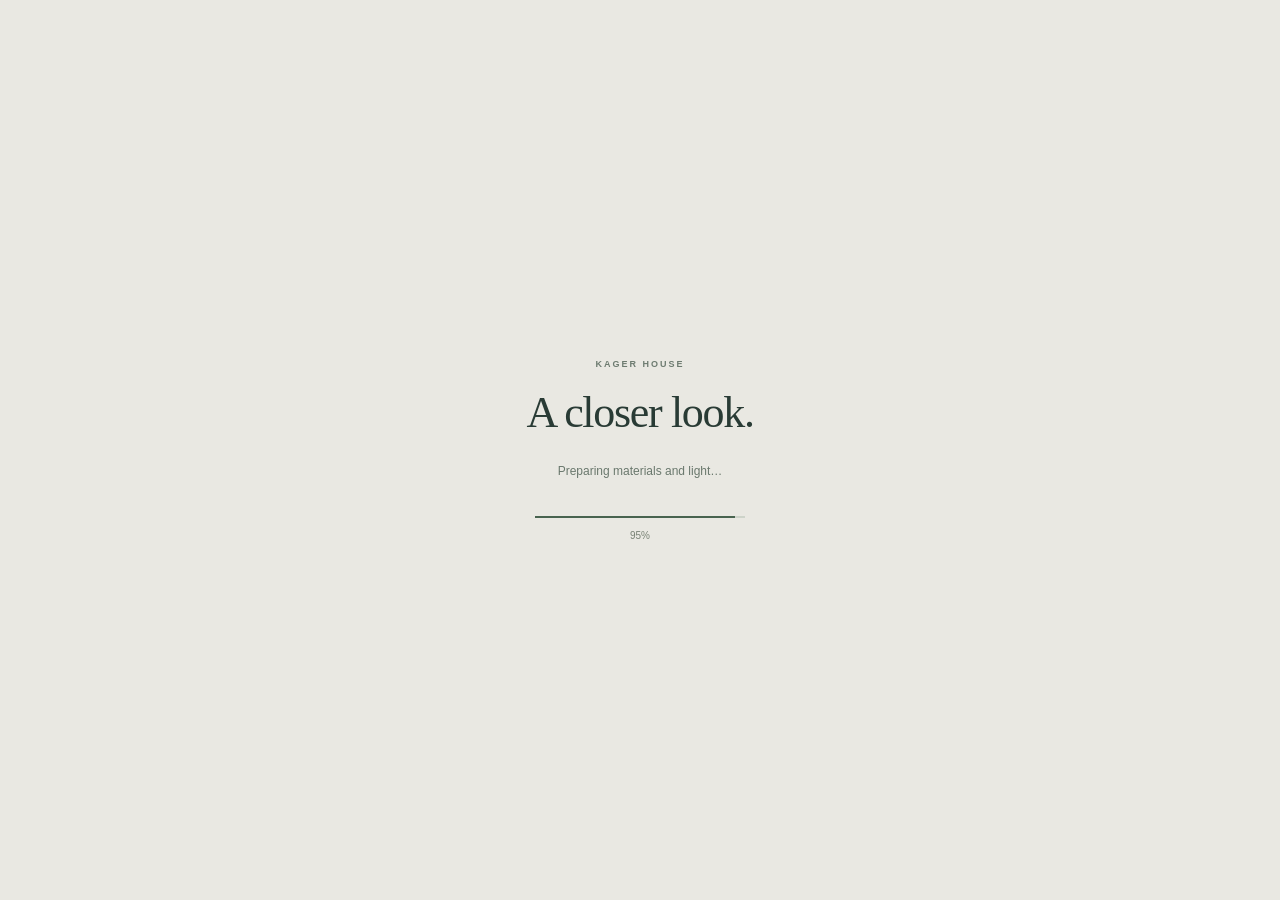
==== index.html @ c0e261f9 "Publish Kager House exterior viewer" ====
<!doctype html>
<html lang="en">
  <head>
    <meta charset="UTF-8" />
    <meta name="viewport" content="width=device-width, initial-scale=1.0, viewport-fit=cover" />
    <meta name="theme-color" content="#e9e8e2" />
    <meta name="description" content="Explore Kager House, a timber and glass home, in an interactive architectural model." />
    <title>Kager House — An architectural study</title>
    <link rel="icon" href="data:image/svg+xml,%3Csvg xmlns='http://www.w3.org/2000/svg' viewBox='0 0 40 40'%3E%3Crect width='40' height='40' rx='8' fill='%232b423c'/%3E%3Cpath d='M8 24L20 12l12 12M12 22v9h16v-9' fill='none' stroke='%23f4f2e9' stroke-width='2'/%3E%3C/svg%3E" />
    <script type="module" crossorigin src="./assets/index-jwZryauJ.js"></script>
    <link rel="stylesheet" crossorigin href="./assets/index-S3L0l_fJ.css">
  </head>
  <body>
    <main id="viewer" aria-label="Interactive exterior model of Kager House"></main>
    <header class="masthead">
      <div class="identity"><span class="monogram" aria-hidden="true">K<span> /</span></span><div><h1>Kager House</h1><p>Timber · Glass · Light</p></div></div>
      <span class="mode-label"><i></i> Exterior study <span class="stage">01</span></span>
    </header>
    <div class="loader" id="loader" role="status" aria-live="polite">
      <span class="eyebrow">KAGER HOUSE</span><h2 id="loading-title">A closer look.</h2>
      <p id="loading-message">Loading the architectural model…</p>
      <div class="progress-track"><div id="loading-bar"></div></div><span id="loading-percent">0%</span>
      <button id="retry" hidden>Try again</button>
    </div>
    <aside class="project-caption"><span class="eyebrow">AN ARCHITECTURAL STUDY</span><p>A home, from<br>every angle.</p><span class="caption-detail">Two levels. Two balconies. One open perspective.</span></aside>
    <nav class="view-controls" aria-label="Exterior viewpoints">
      <div class="view-switch"><button data-view="front" aria-pressed="true">Front</button><button data-view="angle" aria-pressed="false">Perspective</button><button data-view="rear" aria-pressed="false">Rear</button></div>
      <button class="icon-button" id="reset" title="Reset view (R)" aria-label="Reset view"><svg viewBox="0 0 24 24" fill="none" stroke="currentColor" stroke-width="1.5"><path d="M4 10a8 8 0 1 1 1 7M4 4v6h6"/></svg></button>
      <button class="icon-button" id="fullscreen" title="Full screen" aria-label="Enter full screen"><svg viewBox="0 0 24 24" fill="none" stroke="currentColor" stroke-width="1.5"><path d="M9 4H4v5m11-5h5v5M4 15v5h5m11-5v5h-5"/></svg></button>
      <button class="icon-button" id="help" aria-expanded="false" aria-controls="help-panel" title="Navigation help" aria-label="Navigation help">?</button>
    </nav>
    <div id="help-panel" class="help-panel" hidden><h2>Explore the house</h2><p><strong>Mouse</strong> Drag to orbit · Scroll to zoom · Right drag to pan</p><p><strong>Touch</strong> One finger to orbit · Pinch to zoom · Two fingers to pan</p><p><strong>Keyboard</strong> Arrow keys to pan · R to reset · Esc to close</p></div>
    <footer><span class="navigation-hint">Drag to explore <span>·</span> Scroll or pinch to zoom</span><span class="credit">SPACE TO EXPLORE</span></footer>
    <p id="context-message" role="alert" hidden></p>
  </body>
</html>
---- assets/index-S3L0l_fJ.css ----
:root{color:#293b35;font-synthesis:none;--lightningcss-light:initial;--lightningcss-dark: ;color-scheme:light;background:#e9e8e2;font-family:Arial,Helvetica,sans-serif;font-weight:400}*{box-sizing:border-box}body{margin:0;overflow:hidden}button{font:inherit;color:inherit;cursor:pointer}button:focus-visible{outline-offset:4px;outline:2px solid #486d5d}button:disabled{opacity:.4;cursor:wait}[hidden]{display:none!important}#viewer{position:fixed;inset:0}canvas{touch-action:none;outline:none;width:100%;height:100%;display:block}.masthead{pointer-events:none;justify-content:space-between;align-items:center;display:flex;position:fixed;inset:36px 42px auto}.identity{align-items:center;gap:17px;display:flex}.monogram{border-right:1px solid #8b938d70;padding-right:20px;font-family:Georgia,serif;font-size:35px;font-weight:400}.monogram span{color:#819188;font-size:25px}h1{letter-spacing:.02em;margin:0 0 6px;font-size:16px;font-weight:500}.identity p{letter-spacing:.14em;text-transform:uppercase;color:#69766d;margin:0;font-size:10px}.mode-label{letter-spacing:.04em;align-items:center;gap:9px;font-size:11px;display:flex}.mode-label i{background:#5b7b66;border-radius:50%;width:5px;height:5px}.stage{border:1px solid #82908660;border-radius:50%;margin-left:12px;padding:6px;font-size:9px}.project-caption{pointer-events:none;position:fixed;bottom:100px;left:42px}.eyebrow{letter-spacing:.22em;color:#6d7b70;font-size:9px;font-weight:600}.project-caption p{letter-spacing:-.03em;margin:14px 0;font:clamp(25px,3vw,42px)/1.12 Georgia,Times New Roman,serif}.caption-detail{color:#728075;font-size:10px;line-height:1.5}.view-controls{align-items:center;gap:8px;display:flex;position:fixed;bottom:65px;right:42px}.view-switch{-webkit-backdrop-filter:blur(12px);backdrop-filter:blur(12px);background:#ffffffb5;border:1px solid #ffffffd9;border-radius:28px;gap:3px;padding:5px;display:flex;box-shadow:0 4px 24px #3646390a}.view-switch button{background:0 0;border:0;border-radius:20px;padding:12px 17px;font-size:11px;transition:background .2s,color .2s}.view-switch button[aria-pressed=true]{color:#f5f4ec;background:#344b40}.icon-button{-webkit-backdrop-filter:blur(12px);backdrop-filter:blur(12px);background:#ffffffb5;border:1px solid #ffffffd9;border-radius:50%;place-items:center;width:41px;height:41px;font-size:16px;display:grid}.icon-button:hover,.view-switch button:hover{background:#d6dfd4}.view-switch button[aria-pressed=true]:hover{background:#344b40}.icon-button svg{width:17px;height:17px}.help-panel{-webkit-backdrop-filter:blur(16px);backdrop-filter:blur(16px);background:#fffffff0;border:1px solid #fff;border-radius:12px;width:310px;padding:23px;position:fixed;bottom:125px;right:42px;box-shadow:0 10px 40px #30433715}.help-panel h2{margin:0 0 15px;font:21px Georgia,serif}.help-panel p{color:#6c796e;font-size:11px;line-height:1.7}.help-panel strong{color:#35473c;font-weight:500;display:block}footer{pointer-events:none;color:#748075;justify-content:space-between;font-size:10px;display:flex;position:fixed;bottom:26px;left:42px;right:42px}.navigation-hint span{padding:0 8px}.credit{letter-spacing:.2em;font-size:8px}.loader{z-index:5;background:#e9e8e2;flex-direction:column;justify-content:center;align-items:center;transition:opacity .45s;display:flex;position:fixed;inset:0}.loader.finished{opacity:0;pointer-events:none}.loader h2{letter-spacing:-.03em;margin:18px 0 12px;font:44px Georgia,serif}.loader p{color:#6a786d;text-align:center;max-width:300px;font-size:12px;line-height:1.6}.progress-track{background:#cdd3c9;width:210px;height:2px;margin:22px 0 12px}#loading-bar{background:#48634f;width:0;height:100%;transition:width .15s}#loading-percent{color:#778174;font-variant-numeric:tabular-nums;font-size:10px}#retry{background:0 0;border:1px solid #819580;border-radius:24px;margin-top:20px;padding:10px 22px}#context-message{background:#fff;border-radius:10px;max-width:80vw;padding:16px 24px;font-size:12px;position:fixed;bottom:140px;left:50%;transform:translate(-50%)}@media (width<=700px){.masthead{inset:max(22px,env(safe-area-inset-top)) 22px auto}.monogram{padding-right:14px;font-size:29px}.identity{gap:12px}h1{font-size:14px}.identity p{font-size:8px}.mode-label{font-size:9px}.stage{display:none}.project-caption{bottom:160px;left:22px}.project-caption p{margin:10px 0;font-size:28px}.caption-detail{display:none}.eyebrow{font-size:8px}.view-controls{left:0;right:0;bottom:max(60px,calc(env(safe-area-inset-bottom) + 45px));justify-content:center;gap:6px}.view-switch button{padding:11px 12px;font-size:10px}.icon-button{width:36px;height:36px}.help-panel{width:auto;bottom:120px;left:22px;right:22px}footer{bottom:max(22px,env(safe-area-inset-bottom));font-size:9px;left:22px;right:22px}.credit{display:none}.navigation-hint{margin:auto}.loader h2{font-size:36px}}@media (height<=550px){.project-caption{display:none}.masthead{top:18px}.view-controls{bottom:40px}footer{bottom:15px}}@media (prefers-reduced-motion:reduce){*{transition:none!important}}
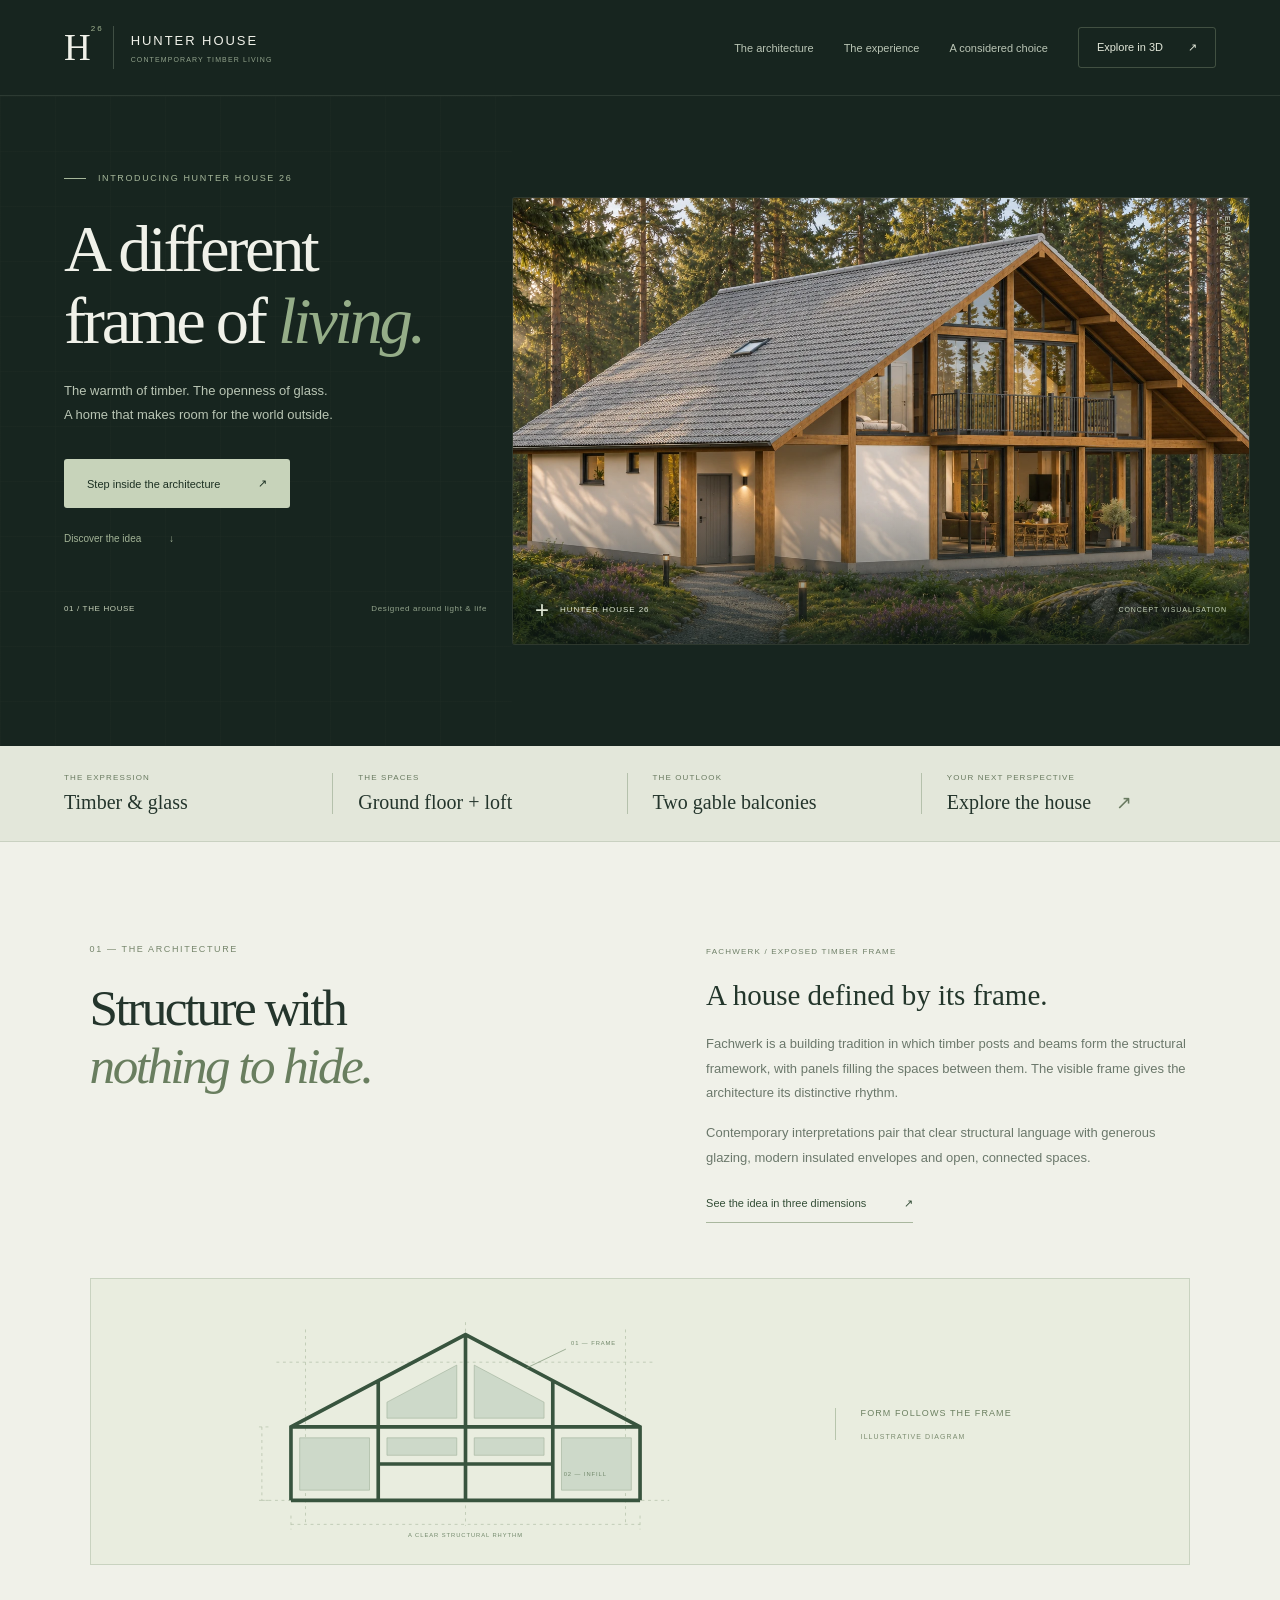
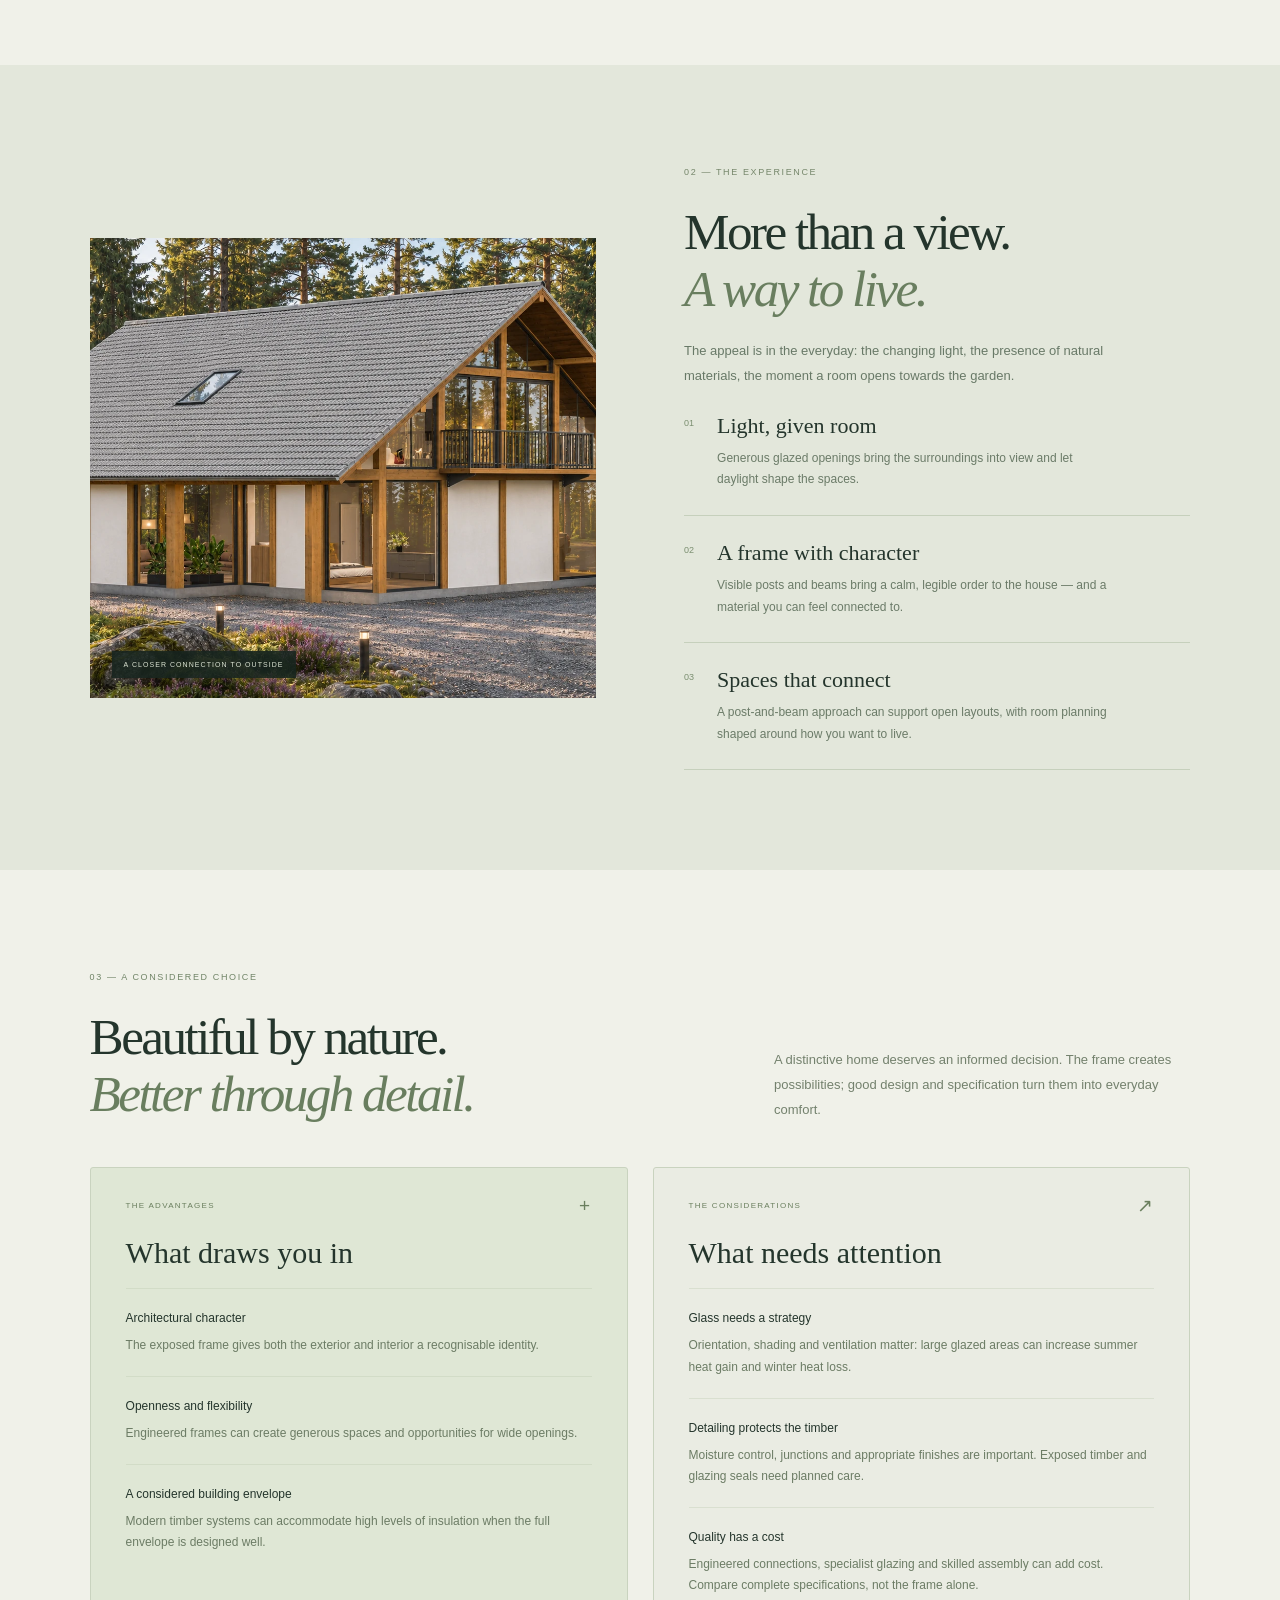
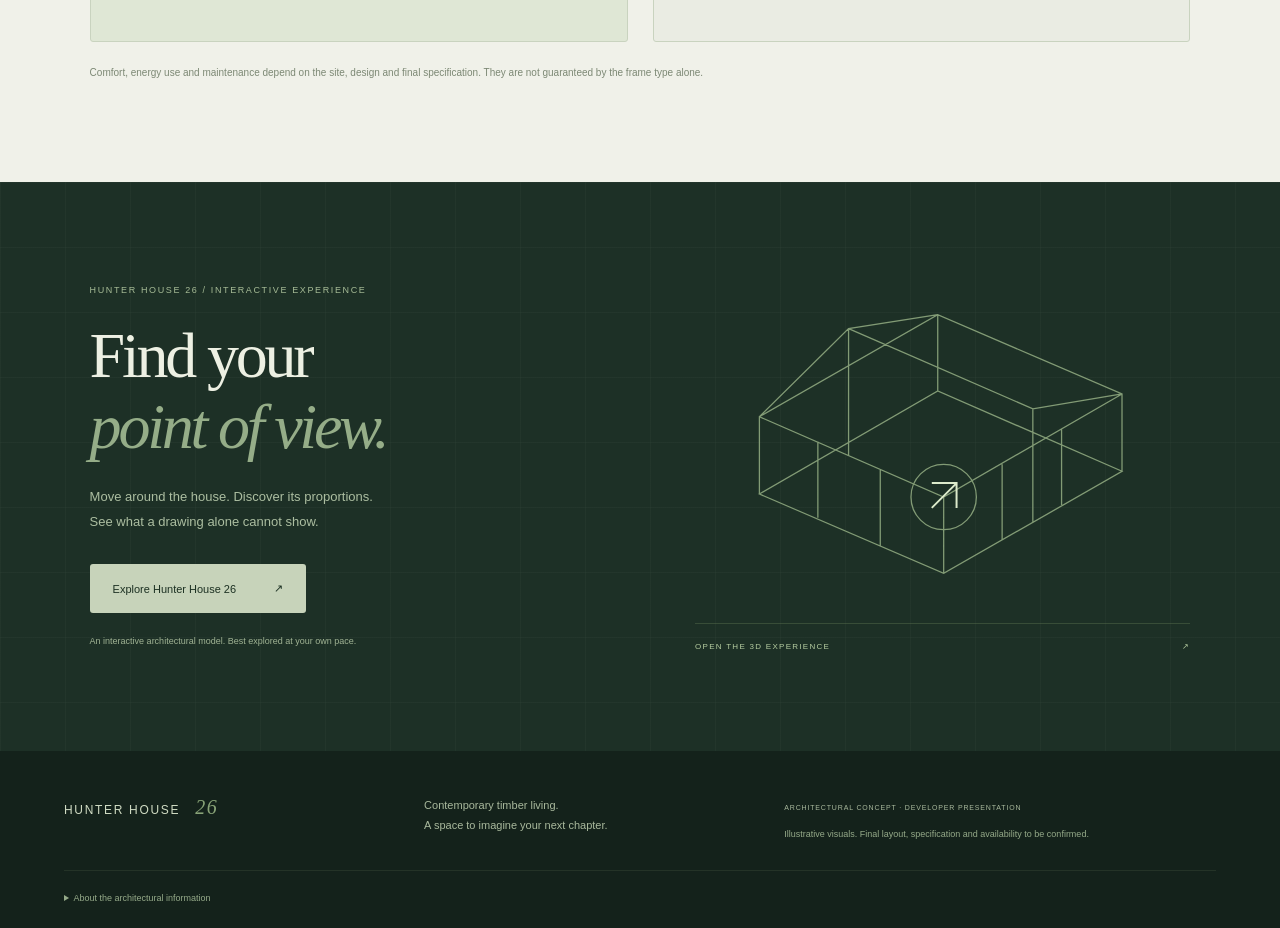
==== commit b75106bf: "Introduce Hunter House 26 architecture landing page" ====
--- a/index.html
+++ b/index.html
@@ -1,36 +1,25 @@
-<!doctype html>
-<html lang="en">
-  <head>
-    <meta charset="UTF-8" />
-    <meta name="viewport" content="width=device-width, initial-scale=1.0, viewport-fit=cover" />
-    <meta name="theme-color" content="#e9e8e2" />
-    <meta name="description" content="Explore Kager House, a timber and glass home, in an interactive architectural model." />
-    <title>Kager House — An architectural study</title>
-    <link rel="icon" href="data:image/svg+xml,%3Csvg xmlns='http://www.w3.org/2000/svg' viewBox='0 0 40 40'%3E%3Crect width='40' height='40' rx='8' fill='%232b423c'/%3E%3Cpath d='M8 24L20 12l12 12M12 22v9h16v-9' fill='none' stroke='%23f4f2e9' stroke-width='2'/%3E%3C/svg%3E" />
-    <script type="module" crossorigin src="./assets/index-jwZryauJ.js"></script>
-    <link rel="stylesheet" crossorigin href="./assets/index-S3L0l_fJ.css">
-  </head>
-  <body>
-    <main id="viewer" aria-label="Interactive exterior model of Kager House"></main>
-    <header class="masthead">
-      <div class="identity"><span class="monogram" aria-hidden="true">K<span> /</span></span><div><h1>Kager House</h1><p>Timber · Glass · Light</p></div></div>
-      <span class="mode-label"><i></i> Exterior study <span class="stage">01</span></span>
-    </header>
-    <div class="loader" id="loader" role="status" aria-live="polite">
-      <span class="eyebrow">KAGER HOUSE</span><h2 id="loading-title">A closer look.</h2>
-      <p id="loading-message">Loading the architectural model…</p>
-      <div class="progress-track"><div id="loading-bar"></div></div><span id="loading-percent">0%</span>
-      <button id="retry" hidden>Try again</button>
-    </div>
-    <aside class="project-caption"><span class="eyebrow">AN ARCHITECTURAL STUDY</span><p>A home, from<br>every angle.</p><span class="caption-detail">Two levels. Two balconies. One open perspective.</span></aside>
-    <nav class="view-controls" aria-label="Exterior viewpoints">
-      <div class="view-switch"><button data-view="front" aria-pressed="true">Front</button><button data-view="angle" aria-pressed="false">Perspective</button><button data-view="rear" aria-pressed="false">Rear</button></div>
-      <button class="icon-button" id="reset" title="Reset view (R)" aria-label="Reset view"><svg viewBox="0 0 24 24" fill="none" stroke="currentColor" stroke-width="1.5"><path d="M4 10a8 8 0 1 1 1 7M4 4v6h6"/></svg></button>
-      <button class="icon-button" id="fullscreen" title="Full screen" aria-label="Enter full screen"><svg viewBox="0 0 24 24" fill="none" stroke="currentColor" stroke-width="1.5"><path d="M9 4H4v5m11-5h5v5M4 15v5h5m11-5v5h-5"/></svg></button>
-      <button class="icon-button" id="help" aria-expanded="false" aria-controls="help-panel" title="Navigation help" aria-label="Navigation help">?</button>
-    </nav>
-    <div id="help-panel" class="help-panel" hidden><h2>Explore the house</h2><p><strong>Mouse</strong> Drag to orbit · Scroll to zoom · Right drag to pan</p><p><strong>Touch</strong> One finger to orbit · Pinch to zoom · Two fingers to pan</p><p><strong>Keyboard</strong> Arrow keys to pan · R to reset · Esc to close</p></div>
-    <footer><span class="navigation-hint">Drag to explore <span>·</span> Scroll or pinch to zoom</span><span class="credit">SPACE TO EXPLORE</span></footer>
-    <p id="context-message" role="alert" hidden></p>
-  </body>
-</html>
+<!doctype html>
+<html lang="en">
+<head>
+  <meta charset="UTF-8"><meta name="viewport" content="width=device-width, initial-scale=1.0"><meta name="theme-color" content="#17251f">
+  <meta name="description" content="Discover Hunter House 26: contemporary Fachwerk-inspired architecture, expressive timber, generous glazing and a home you can explore in 3D.">
+  <title>Hunter House 26 — A different frame of living</title>
+  <link rel="icon" href="data:image/svg+xml,%3Csvg xmlns='http://www.w3.org/2000/svg' viewBox='0 0 40 40'%3E%3Crect width='40' height='40' rx='8' fill='%2317251f'/%3E%3Cpath d='M10 10v20m20-20v20M10 20h20' stroke='%23c4cdb7' stroke-width='2'/%3E%3C/svg%3E">
+  <script type="module" crossorigin src="./assets/home-DalV024C.js"></script>
+  <link rel="modulepreload" crossorigin href="./assets/modulepreload-polyfill-P2Xu9kJm.js">
+  <link rel="stylesheet" crossorigin href="./assets/home-DXZhtlCo.css">
+</head>
+<body>
+<a class="skip-link" href="#main">Skip to content</a>
+<header class="site-header"><a class="brand" href="./" aria-label="Hunter House 26 home"><span class="brand-mark" aria-hidden="true">H<span>26</span></span><span>HUNTER HOUSE<small>CONTEMPORARY TIMBER LIVING</small></span></a><button class="menu-toggle" aria-controls="site-nav" aria-expanded="false" aria-label="Toggle navigation"><span></span><span></span></button><nav id="site-nav" aria-label="Main navigation"><a href="#architecture">The architecture</a><a href="#living">The experience</a><a href="#considerations">A considered choice</a><a class="nav-cta" href="./viewer.html">Explore in 3D <span>↗</span></a></nav></header>
+<main id="main">
+<section class="hero" aria-labelledby="hero-title"><div class="hero-copy"><p class="eyebrow"><span class="small-line"></span> INTRODUCING HUNTER HOUSE 26</p><h1 id="hero-title">A different <br>frame of <em>living.</em></h1><p class="hero-description">The warmth of timber. The openness of glass.<br>A home that makes room for the world outside.</p><a class="button button-light" href="./viewer.html">Step inside the architecture <span aria-hidden="true">↗</span></a><a class="quiet-link" href="#architecture">Discover the idea <span aria-hidden="true">↓</span></a><div class="hero-caption"><span>01 / THE HOUSE</span><span>Designed around light & life</span></div></div><figure class="hero-image"><img src="./images/hunter-house-exterior.webp" alt="Hunter House 26 concept with a timber frame, glazed gable and balcony among forest trees" fetchpriority="high" width="1779" height="884"><figcaption><span class="image-cross">+</span> HUNTER HOUSE 26 <span>CONCEPT VISUALISATION</span></figcaption><span class="image-coordinate" aria-hidden="true">ELEVATION / 01</span></figure></section>
+<div class="house-facts" aria-label="House highlights"><div><span>THE EXPRESSION</span><strong>Timber & glass</strong></div><div><span>THE SPACES</span><strong>Ground floor + loft</strong></div><div><span>THE OUTLOOK</span><strong>Two gable balconies</strong></div><a href="./viewer.html"><span>YOUR NEXT PERSPECTIVE</span><strong>Explore the house <span aria-hidden="true">↗</span></strong></a></div>
+<section id="architecture" class="architecture section-wrap"><div class="section-heading"><p class="eyebrow">01 — THE ARCHITECTURE</p><h2>Structure with<br><em>nothing to hide.</em></h2></div><div class="definition"><p class="definition-label">FACHWERK / EXPOSED TIMBER FRAME</p><p class="lead">A house defined by its frame.</p><p>Fachwerk is a building tradition in which timber posts and beams form the structural framework, with panels filling the spaces between them. The visible frame gives the architecture its distinctive rhythm.</p><p>Contemporary interpretations pair that clear structural language with generous glazing, modern insulated envelopes and open, connected spaces.</p><a class="text-link" href="./viewer.html">See the idea in three dimensions <span aria-hidden="true">↗</span></a></div><div class="frame-drawing" role="img" aria-label="Architectural diagram of posts, beams and infill panels in a gabled timber frame"><svg viewBox="0 0 620 330" fill="none"><path class="diagram-guide" d="M30 270H590M310 25V305M50 80H570M90 35V300M530 35V300"/><path class="diagram-structure" d="M70 270V169L310 42L550 169V270M70 169H550M190 270V106M310 270V42M430 270V106M70 270H550M190 220H430"/><path class="diagram-glass" d="M82 184H178V256H82zM202 184H298V208H202zM322 184H418V208H322zM442 184H538V256H442zM202 135L298 84V157H202zM322 84L418 135V157H322z"/><path class="diagram-guide" d="M70 291V310M550 291V310M70 303H550M39 169H22M39 270H22M30 169V270"/><text x="310" y="321" text-anchor="middle">A CLEAR STRUCTURAL RHYTHM</text><text x="455" y="56">01 — FRAME</text><path class="diagram-pointer" d="M448 62L394 88"/><text x="445" y="236">02 — INFILL</text></svg><div><span>FORM FOLLOWS THE FRAME</span><span>ILLUSTRATIVE DIAGRAM</span></div></div></section>
+<section id="living" class="living section-wrap"><div class="living-photo"><img src="./images/hunter-house-setting.webp" alt="Opposite perspective of the Hunter House 26 concept in a woodland landscape" loading="lazy" width="1750" height="899"><span class="photo-label">A CLOSER CONNECTION TO OUTSIDE</span></div><div class="living-copy"><p class="eyebrow">02 — THE EXPERIENCE</p><h2>More than a view.<br><em>A way to live.</em></h2><p class="section-intro">The appeal is in the everyday: the changing light, the presence of natural materials, the moment a room opens towards the garden.</p><div class="feature"><span>01</span><div><h3>Light, given room</h3><p>Generous glazed openings bring the surroundings into view and let daylight shape the spaces.</p></div></div><div class="feature"><span>02</span><div><h3>A frame with character</h3><p>Visible posts and beams bring a calm, legible order to the house — and a material you can feel connected to.</p></div></div><div class="feature"><span>03</span><div><h3>Spaces that connect</h3><p>A post-and-beam approach can support open layouts, with room planning shaped around how you want to live.</p></div></div></div></section>
+<section id="considerations" class="considerations section-wrap"><div class="considerations-heading"><p class="eyebrow">03 — A CONSIDERED CHOICE</p><h2>Beautiful by nature.<br><em>Better through detail.</em></h2><p>A distinctive home deserves an informed decision. The frame creates possibilities; good design and specification turn them into everyday comfort.</p></div><div class="comparison-grid"><article class="comparison benefits"><span class="card-label">THE ADVANTAGES <span aria-hidden="true">+</span></span><h3>What draws you in</h3><ul><li><strong>Architectural character</strong><p>The exposed frame gives both the exterior and interior a recognisable identity.</p></li><li><strong>Openness and flexibility</strong><p>Engineered frames can create generous spaces and opportunities for wide openings.</p></li><li><strong>A considered building envelope</strong><p>Modern timber systems can accommodate high levels of insulation when the full envelope is designed well.</p></li></ul></article><article class="comparison tradeoffs"><span class="card-label">THE CONSIDERATIONS <span aria-hidden="true">↗</span></span><h3>What needs attention</h3><ul><li><strong>Glass needs a strategy</strong><p>Orientation, shading and ventilation matter: large glazed areas can increase summer heat gain and winter heat loss.</p></li><li><strong>Detailing protects the timber</strong><p>Moisture control, junctions and appropriate finishes are important. Exposed timber and glazing seals need planned care.</p></li><li><strong>Quality has a cost</strong><p>Engineered connections, specialist glazing and skilled assembly can add cost. Compare complete specifications, not the frame alone.</p></li></ul></article></div><p class="performance-note">Comfort, energy use and maintenance depend on the site, design and final specification. They are not guaranteed by the frame type alone.</p></section>
+<section class="experience-cta section-wrap" aria-labelledby="experience-title"><div class="cta-grid" aria-hidden="true"></div><div><p class="eyebrow">HUNTER HOUSE 26 / INTERACTIVE EXPERIENCE</p><h2 id="experience-title">Find your<br><em>point of view.</em></h2><p>Move around the house. Discover its proportions.<br>See what a drawing alone cannot show.</p><a class="button button-light" href="./viewer.html">Explore Hunter House 26 <span aria-hidden="true">↗</span></a><span class="experience-caption">An interactive architectural model. Best explored at your own pace.</span></div><a class="cta-drawing" href="./viewer.html" aria-label="Open the Hunter House 26 interactive viewer"><svg viewBox="0 0 500 340" fill="none" aria-hidden="true"><path d="M65 214L245 110L431 191L251 294L65 214Z M65 214V136L245 33L431 113V191 M65 136L251 217L431 113 M251 217V294 M245 33V110 M124 161V238 M187 189V267 M310 184V260 M370 149V225 M65 136L155 47L245 33 M155 47L341 128L431 113 M155 47V175 M341 128V242"/><circle cx="251" cy="217" r="33"/><path class="cta-arrow" d="M239 228L264 203M239 203H264V228"/></svg><span>OPEN THE 3D EXPERIENCE <span>↗</span></span></a></section>
+</main>
+<footer class="site-footer"><a class="footer-brand" href="./">HUNTER HOUSE <span>26</span></a><p>Contemporary timber living.<br>A space to imagine your next chapter.</p><div><span>ARCHITECTURAL CONCEPT · DEVELOPER PRESENTATION</span><p>Illustrative visuals. Final layout, specification and availability to be confirmed.</p></div><details class="reading"><summary>About the architectural information</summary><p>General background: <a href="https://historicengland.org.uk/images-books/publications/eehb-insulating-timber-framed-walls/heag071-insultating-timber-framed-walls/" target="_blank" rel="noopener noreferrer">Historic England — timber frames</a>, <a href="https://www.structuraltimber.co.uk/news/structural-timber-and-the-drive-for-net-zero/" target="_blank" rel="noopener noreferrer">Structural Timber Association — modern envelopes</a>, <a href="https://www.passivhaustrust.org.uk/news/detail/?nId=1473" target="_blank" rel="noopener noreferrer">Passivhaus Trust — summer comfort</a>. General principles, not certified performance of this concept.</p></details></footer>+
+</body></html>
--- a/assets/home-DXZhtlCo.css
+++ b/assets/home-DXZhtlCo.css
@@ -0,0 +1 @@
+:root{color:#24352c;font-synthesis:none;--ink:#17251f;--paper:#f0f1e9;background:#f0f1e9;font-family:Arial,Helvetica,sans-serif}*{box-sizing:border-box}html{scroll-behavior:smooth;scroll-padding-top:80px}body{margin:0}a{color:inherit;text-decoration:none}button{font:inherit}a:focus-visible,button:focus-visible,summary:focus-visible{outline-offset:5px;outline:2px solid #78916b}img{object-fit:cover;width:100%;display:block}h1,h2,h3,p,figure{margin:0}h1,h2{letter-spacing:-.05em;font-family:Georgia,Times New Roman,serif;font-weight:400}em{color:#95ad88;font-weight:400}.skip-link{z-index:100;background:#fff;padding:15px;position:absolute;top:10px;left:15px;transform:translateY(-200%)}.skip-link:focus{transform:translateY(0)}.site-header{background:var(--ink);min-height:96px;color:var(--paper);border-bottom:1px solid #b5c2ac22;justify-content:space-between;align-items:center;gap:25px;padding:22px 5%;display:flex}.brand{letter-spacing:.15em;flex-shrink:0;align-items:center;gap:17px;font-size:13px;display:flex}.brand small{color:#92a38c;letter-spacing:.16em;margin-top:8px;font-size:7px;display:block}.brand-mark{border-right:1px solid #b5c2ac44;padding-right:20px;font:37px Georgia,serif;position:relative}.brand-mark span{color:#a3b592;font:8px Arial,sans-serif;position:absolute;top:-2px;right:9px}.site-header nav{color:#bac5b5;align-items:center;gap:30px;font-size:11px;display:flex}.site-header nav a:hover{color:#fff}.nav-cta{color:#e3e8da;border:1px solid #82927766;border-radius:3px;padding:13px 18px}.nav-cta span{margin-left:22px}.menu-toggle{display:none}.hero{background:var(--ink);color:var(--paper);grid-template-columns:40% 60%;min-height:650px;display:grid;position:relative}.hero-copy{background-image:linear-gradient(#afc49a05 1px,#0000 1px),linear-gradient(90deg,#afc49a05 1px,#0000 1px);background-size:55px 55px;padding:75px 25px 26px 12.5%}.eyebrow{letter-spacing:.18em;font-size:9px;font-weight:500;line-height:1.7}.hero .eyebrow{color:#a6b79a;align-items:center;gap:12px;display:flex}.small-line{background:#a6b79a;width:22px;height:1px;display:inline-block}.hero h1{margin:27px 0 23px;font-size:clamp(46px,5.2vw,82px);line-height:1.07}.hero-description{color:#b9c5b4;font-size:13px;line-height:1.9}.button{border-radius:3px;justify-content:space-between;align-items:center;gap:38px;padding:18px 23px;font-size:11px;font-weight:500;transition:background .2s,transform .2s;display:inline-flex}.button-light{color:#1c3022;background:#c7d3ba}.button-light:hover{background:#d9e2ce;transform:translateY(-2px)}.hero .button{margin-top:31px}.quiet-link{color:#a2b396;width:max-content;margin-top:25px;font-size:10px;display:block}.quiet-link span{padding-left:25px}.hero-caption{letter-spacing:.08em;color:#93a48c;justify-content:space-between;gap:15px;margin-top:60px;font-size:8px;display:flex}.hero-caption span:first-child{color:#c4cfb7}.hero-image{aspect-ratio:1.65;background:#121b15;border:1px solid #a4b59830;border-radius:3px;align-self:center;min-width:0;margin:25px 30px 25px 0;position:relative;overflow:hidden}.hero-image img{object-position:56% 50%;height:100%;position:absolute}.hero-image:after{content:"";pointer-events:none;background:linear-gradient(#0000 68%,#0d1c18b0);position:absolute;inset:0}.hero-image figcaption{letter-spacing:.12em;z-index:1;color:#e0e8d6;align-items:center;gap:10px;font-size:8px;display:flex;position:absolute;bottom:20px;left:22px;right:22px}.hero-image figcaption span:last-child{color:#c4d2b8;margin-left:auto;font-size:7px}.image-cross{font-size:24px;font-weight:100}.image-coordinate{letter-spacing:.12em;color:#e0e8d6;writing-mode:vertical-rl;font-size:7px;position:absolute;top:18px;right:18px}.house-facts{background:#e3e7da;border-bottom:1px solid #c9d1c1;grid-template-columns:repeat(4,1fr);gap:25px;padding:27px 5%;display:grid}.house-facts>div,.house-facts>a{border-right:1px solid #b5c1ac;padding-right:20px}.house-facts>a{border:0}.house-facts span{letter-spacing:.14em;color:#697a60;margin-bottom:9px;font-size:8px;display:block}.house-facts strong{font:20px Georgia,serif}.house-facts strong span{margin-left:20px;font-size:19px;display:inline}.section-wrap{padding:100px 7%}.section-heading h2,.living h2,.considerations h2{margin-top:22px;font-size:clamp(37px,4vw,58px);line-height:1.12}.section-heading em,.living em,.considerations em{color:#697e5f}.architecture{grid-template-columns:1fr 1fr;gap:55px 12%;display:grid}.architecture .eyebrow{color:#76866c}.definition{padding-top:5px}.definition-label{letter-spacing:.15em;color:#6f8068;font-size:8px}.definition .lead{color:#23362b;margin:23px 0 20px;font:29px Georgia,serif}.definition>p:not(.lead):not(.definition-label){color:#6b786b;margin-bottom:15px;font-size:13px;line-height:1.9}.text-link{color:#334d36;border-bottom:1px solid #a9b79e;gap:38px;padding:12px 0;font-size:11px;display:inline-flex}.frame-drawing{background:#e9eddf;border:1px solid #c9d3c0;grid-column:1/-1;align-items:center;gap:30px;padding:25px 35px 20px;display:flex}.frame-drawing svg{width:66%;height:240px;overflow:visible}.diagram-structure{stroke:#38543e;stroke-width:5px;stroke-linejoin:miter}.diagram-guide{stroke:#b3c1a8;stroke-width:1px;stroke-dasharray:4 5}.diagram-glass{fill:#cdd9c9;stroke:#9eaf99;stroke-width:.8px}.diagram-pointer{stroke:#81977a;stroke-width:1px}.frame-drawing text{letter-spacing:1.3px;fill:#71886a;font:8px Arial,sans-serif}.frame-drawing>div{letter-spacing:.12em;color:#6c8061;border-left:1px solid #b7c5ac;flex-direction:column;gap:15px;padding-left:25px;font-size:9px;display:flex}.frame-drawing>div span:last-child{color:#7c8d70;font-size:7px}.living{background:#e3e7db;grid-template-columns:1fr 1fr;align-items:center;gap:8%;display:grid}.living-photo{aspect-ratio:1.1;position:relative;overflow:hidden}.living-photo img{object-position:57% 50%;height:100%}.photo-label{letter-spacing:.15em;color:#dce4d3;background:#17251fdf;padding:10px 12px;font-size:7px;position:absolute;bottom:20px;left:22px}.living .eyebrow{color:#76876b}.section-intro{color:#687967;max-width:440px;margin-top:22px;font-size:13px;line-height:1.9}.feature{border-bottom:1px solid #c6d0bc;gap:23px;padding:24px 0;display:flex}.feature>span{color:#7b8f70;margin-top:5px;font-size:9px}.feature h3{margin-bottom:9px;font:22px Georgia,serif}.feature p{color:#6b7b68;max-width:400px;font-size:12px;line-height:1.8}.considerations-heading{grid-template-columns:1.3fr 1fr;align-items:end;gap:0 13%;display:grid}.considerations-heading .eyebrow{color:#718568;grid-column:1/-1}.considerations-heading>p:last-child{color:#73816d;font-size:13px;line-height:1.9}.comparison-grid{grid-template-columns:1fr 1fr;gap:25px;margin-top:45px;display:grid}.comparison{border:1px solid #c9d3bf;border-radius:3px;padding:33px 35px 25px}.benefits{background:#dfe7d5}.tradeoffs{background:#eaece3}.card-label{letter-spacing:.16em;color:#6a7f5e;justify-content:space-between;font-size:8px;display:flex}.card-label span{font-size:19px;line-height:10px}.comparison h3{margin-top:25px;font:30px Georgia,serif}.comparison ul{margin:18px 0 0;padding:0;list-style:none}.comparison li{border-top:1px solid #bdcbb266;padding:19px 0}.comparison li strong{font-size:12px;font-weight:500}.comparison li p{color:#6c7c65;margin-top:9px;font-size:12px;line-height:1.8}.performance-note{color:#7c8874;max-width:660px;margin-top:22px;font-size:10px;line-height:1.8}.experience-cta{color:#edf0e3;background:#1d3026;grid-template-columns:1fr 1fr;align-items:center;gap:10%;display:grid;position:relative;overflow:hidden}.cta-grid{pointer-events:none;background-image:linear-gradient(#c6d8b309 1px,#0000 1px),linear-gradient(90deg,#c6d8b309 1px,#0000 1px);background-size:65px 65px;position:absolute;inset:0}.experience-cta>div:not(.cta-grid),.cta-drawing{position:relative}.experience-cta .eyebrow{color:#a6bb96}.experience-cta h2{margin:23px 0;font-size:clamp(42px,5vw,70px);line-height:1.1}.experience-cta p:not(.eyebrow){color:#acbea1;font-size:13px;line-height:1.9}.experience-cta .button{margin-top:30px}.experience-caption{color:#a0b394;margin-top:20px;font-size:9px;line-height:1.8;display:block}.cta-drawing{color:#b6cda1;display:block}.cta-drawing svg{stroke:#829b75;stroke-width:1.3px;width:100%;transition:transform .4s}.cta-drawing:hover svg{transform:translateY(-5px)}.cta-drawing .cta-arrow{stroke:#dceacb;stroke-width:2px}.cta-drawing>span{letter-spacing:.16em;border-top:1px solid #62795466;justify-content:space-between;padding-top:18px;font-size:8px;display:flex}.site-footer{color:#a9b99d;background:#14221b;grid-template-columns:1fr 1fr 1.3fr;gap:28px;padding:45px 5% 25px;display:grid}.footer-brand{color:#d0dbc3;letter-spacing:.14em;font-size:12px}.footer-brand span{color:#88a377;margin-left:10px;font:italic 20px Georgia,serif}.site-footer>p{font-size:11px;line-height:1.8}.site-footer>div>span{letter-spacing:.12em;font-size:7px}.site-footer>div>p{color:#95aa89;margin-top:12px;font-size:9px;line-height:1.8}.reading{color:#95aa89;border-top:1px solid #8da47b22;grid-column:1/-1;padding-top:22px;font-size:9px}.reading summary{cursor:pointer}.reading p{max-width:850px;margin-top:15px;line-height:1.9}.reading a{text-underline-offset:3px;text-decoration:underline}@media (width>=1600px){.hero{min-height:770px}.hero-copy{padding-top:110px}.hero h1{font-size:86px}.hero-description{font-size:15px}.hero-caption{margin-top:90px}}@media (width<=1000px){.site-header nav{gap:17px;font-size:10px}.hero{grid-template-columns:45% 55%;min-height:620px}.hero-copy{padding-top:65px;padding-left:11%}.hero-image{aspect-ratio:1.3;margin-right:20px}.hero h1{font-size:56px}.hero-description{font-size:12px}.hero-caption{flex-direction:column;gap:10px;margin-top:45px}.hero-image figcaption span:last-child{display:none}.section-wrap{padding:75px 6%}.architecture,.living{gap:50px 7%}.considerations-heading{gap:0 7%}.frame-drawing>div{font-size:8px}.house-facts{gap:15px}.house-facts strong{font-size:17px}.comparison{padding:27px}.site-footer{grid-template-columns:1fr 1fr}.site-footer>div{grid-column:1/-1}}@media (width<=720px){.site-header{z-index:20;min-height:80px;padding:19px 6%;position:relative}.brand{gap:12px;font-size:11px}.brand-mark{padding-right:17px;font-size:30px}.brand small{margin-top:6px;font-size:6px}.menu-toggle{background:0 0;border:1px solid #70846466;border-radius:3px;flex-direction:column;justify-content:center;align-items:center;gap:6px;width:38px;height:38px;display:flex}.menu-toggle span{background:#bdcdb0;width:16px;height:1px}.site-header nav{background:#17251f;border-bottom:1px solid #62775466;flex-direction:column;align-items:stretch;gap:23px;padding:20px 6% 30px;font-size:12px;display:none;position:absolute;top:100%;left:0;right:0}.menu-open .site-header nav{display:flex}.hero{flex-direction:column;min-height:0;display:flex}.hero-copy{padding:47px 7% 26px}.hero h1{margin-top:23px;font-size:clamp(48px,11vw,70px)}.hero h1 br:first-of-type{display:none}.hero-description{font-size:12px}.hero .eyebrow{font-size:8px}.hero .button{gap:35px;margin-top:25px;padding:17px 20px;font-size:11px}.quiet-link{margin-left:20px;font-size:9px;display:inline-block}.quiet-link span{padding-left:10px}.hero-caption{flex-direction:row;gap:15px;margin-top:35px;font-size:7px}.hero-image{aspect-ratio:1.65;width:90%;margin:0 5% 22px}.hero-image img{object-position:57% 50%}.hero-image figcaption{font-size:7px;bottom:13px;left:14px;right:14px}.house-facts{grid-template-columns:1fr 1fr;gap:25px 15px;padding:24px 7%}.house-facts>div:nth-child(2){border-right:0}.house-facts span{margin-bottom:8px;font-size:7px}.house-facts strong{font-size:17px}.section-wrap{padding:60px 7%}.architecture{display:block}.section-heading h2,.living h2,.considerations h2{margin-top:18px;font-size:39px}.definition{margin-top:32px}.definition .lead{margin-top:18px;font-size:25px}.definition>p:not(.lead):not(.definition-label){font-size:12px}.frame-drawing{flex-direction:column;gap:12px;margin-top:35px;padding:15px 12px}.frame-drawing svg{width:100%;height:auto}.frame-drawing>div{border:0;border-top:1px solid #bbc8af;flex-direction:row;justify-content:space-between;width:100%;padding:15px 3px 0;font-size:7px}.frame-drawing>div span:last-child{font-size:6px}.living{flex-direction:column;gap:35px;display:flex}.living-photo{aspect-ratio:1.4;order:2;width:100%}.living-copy{width:100%}.feature{padding:20px 0}.feature h3{font-size:21px}.section-intro{font-size:12px}.considerations-heading{display:block}.considerations-heading>p:last-child{margin-top:23px;font-size:12px}.comparison-grid{grid-template-columns:1fr;gap:18px;margin-top:30px}.comparison{padding:26px}.comparison h3{font-size:27px}.performance-note{font-size:9px}.experience-cta{display:block}.experience-cta h2{font-size:52px}.experience-cta p:not(.eyebrow){font-size:12px}.cta-drawing{max-width:400px;margin-top:35px}.site-footer{gap:25px;padding:33px 7% 25px}.footer-brand,.site-footer>p{font-size:10px}.site-footer>div>span{font-size:6px}}@media (width<=380px){.quiet-link{margin-top:20px;margin-left:0;display:block}.hero-caption{font-size:6px}.hero-image{aspect-ratio:1.5}.house-facts strong{font-size:15px}}@media (prefers-reduced-motion:reduce){html{scroll-behavior:auto}*,:before,:after{transition:none!important}}
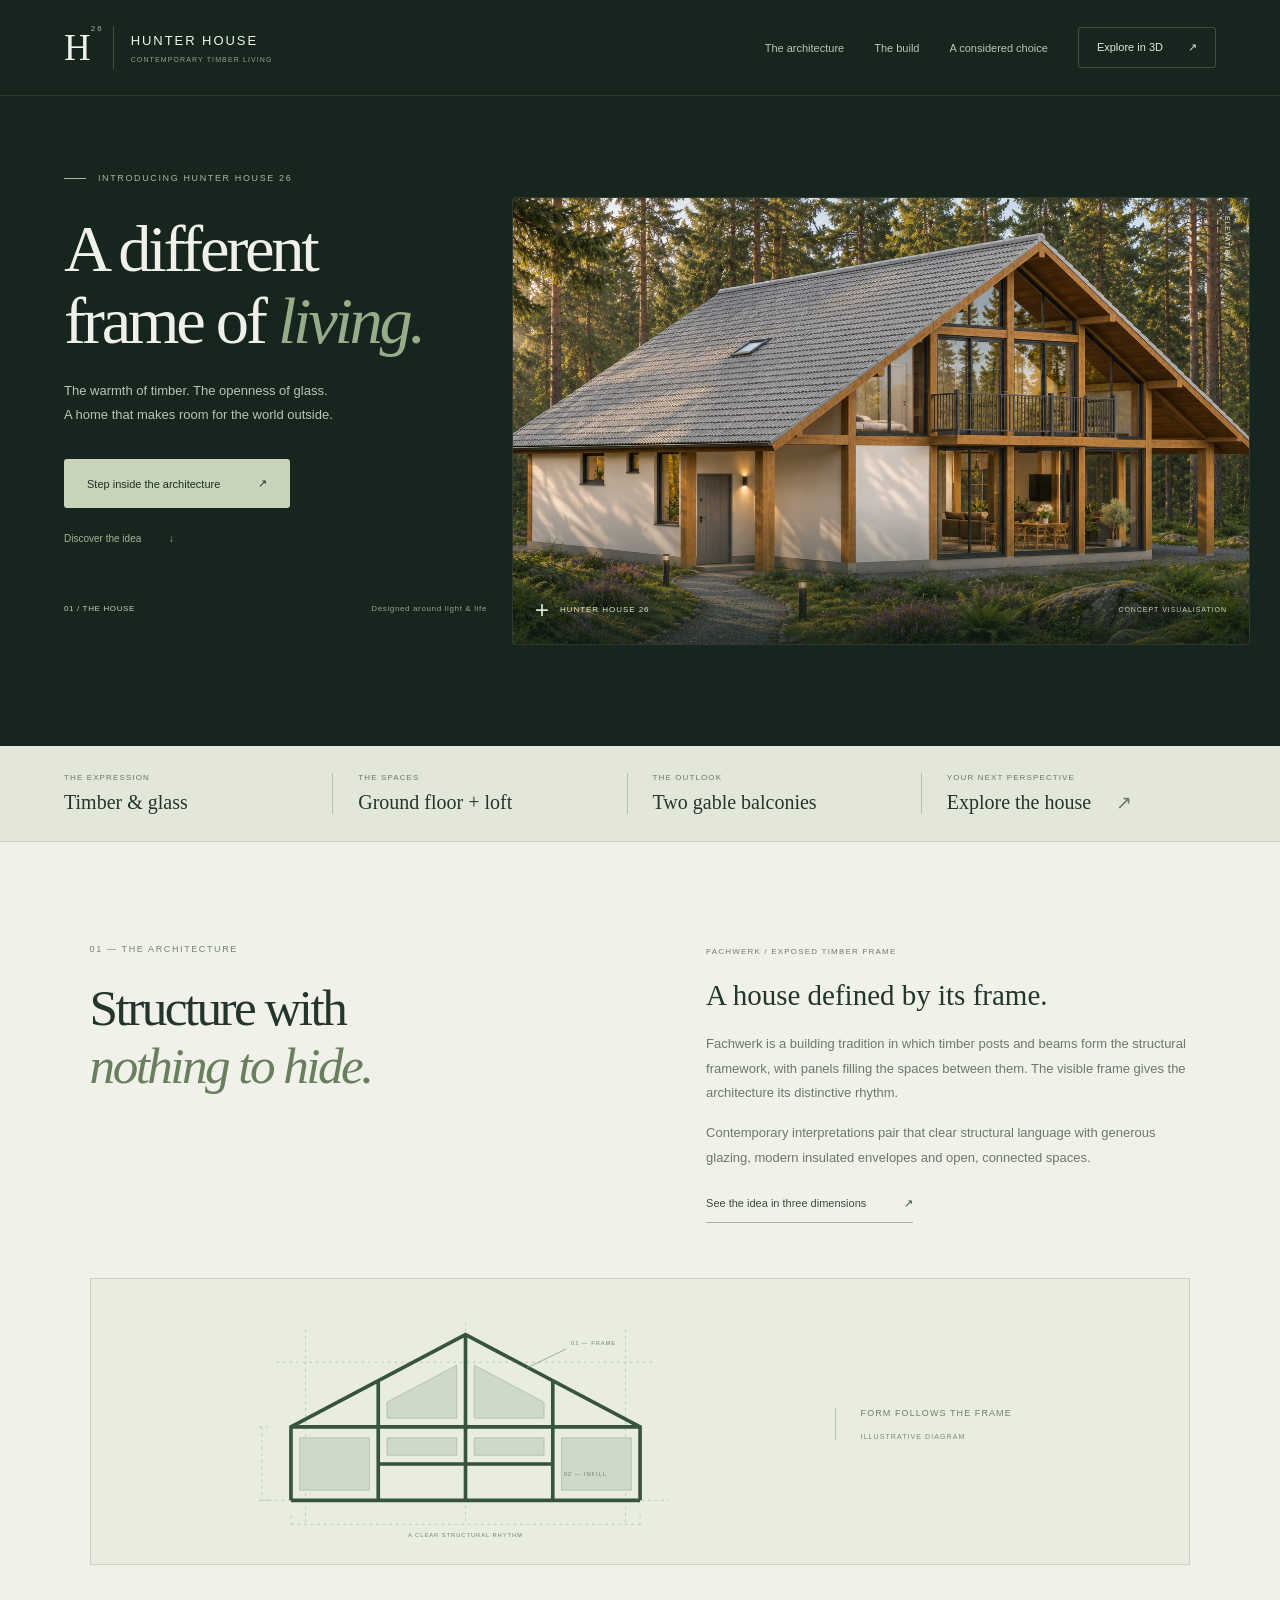
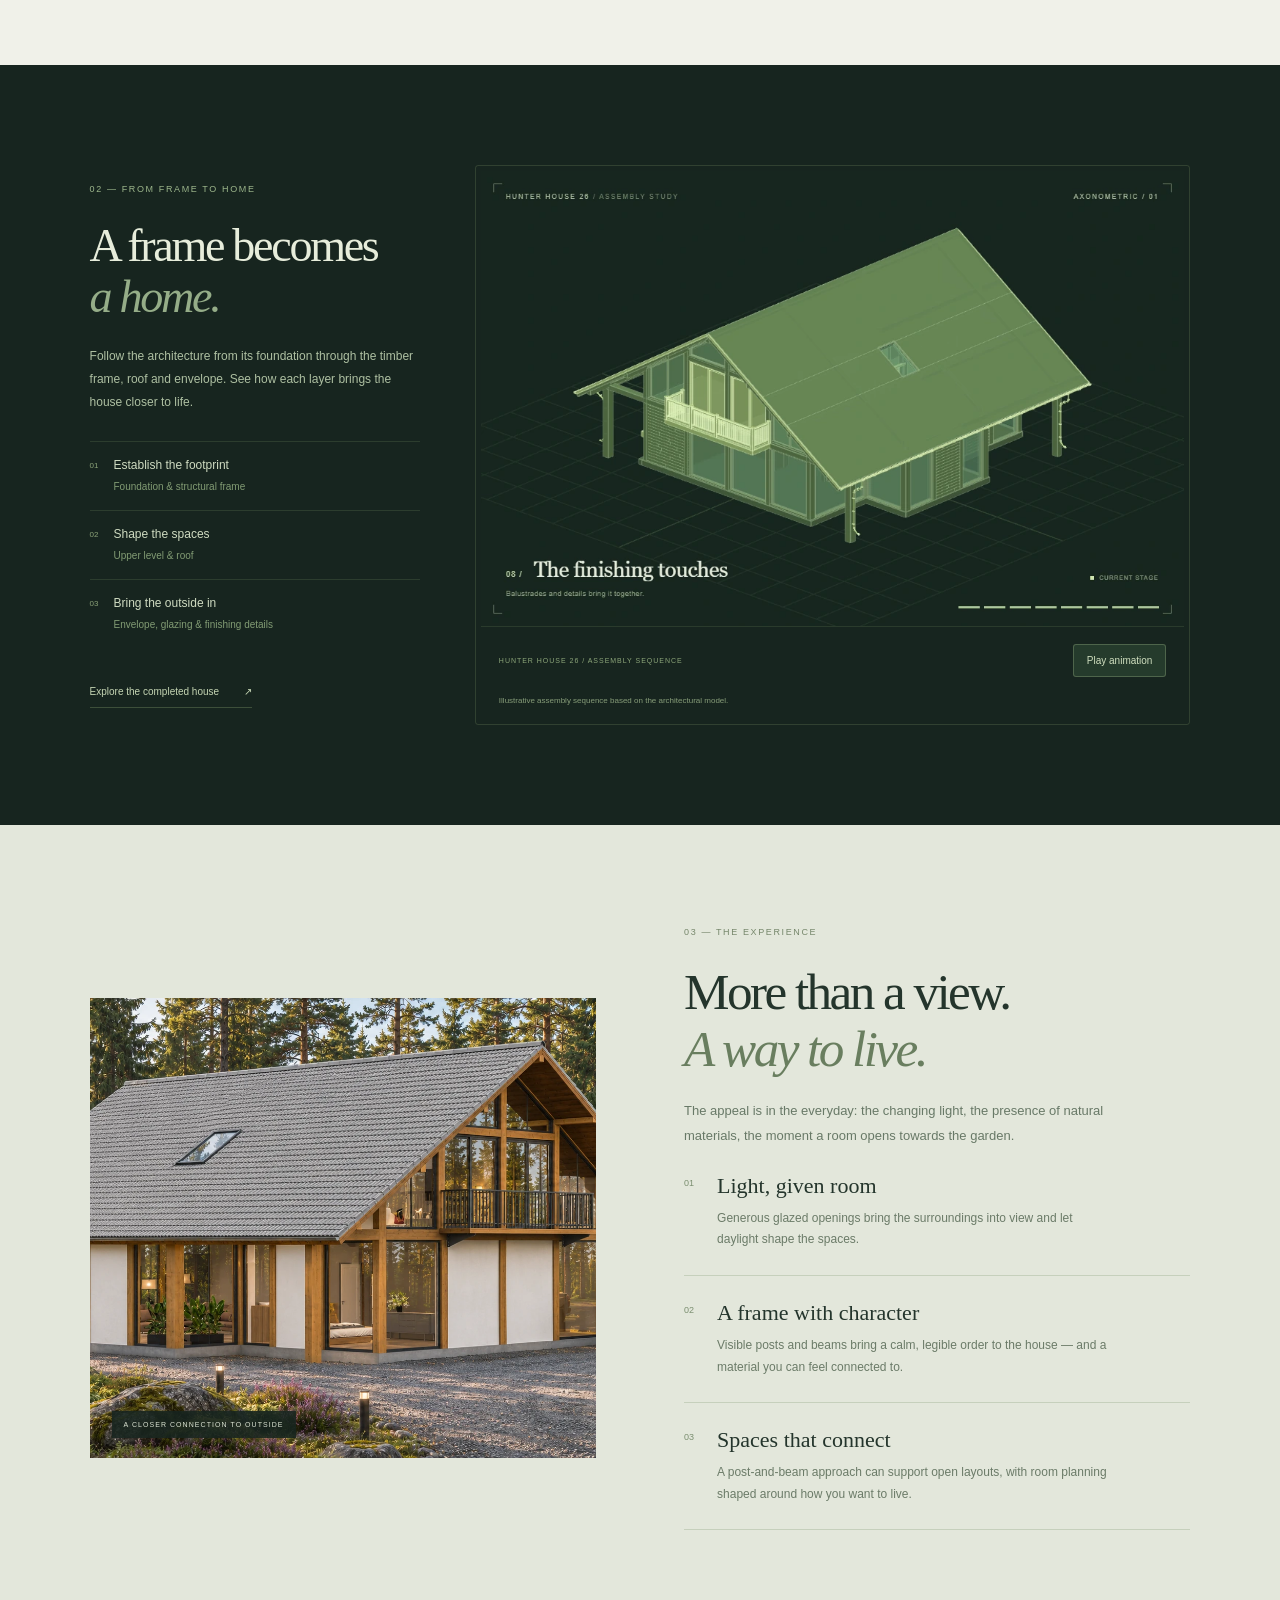
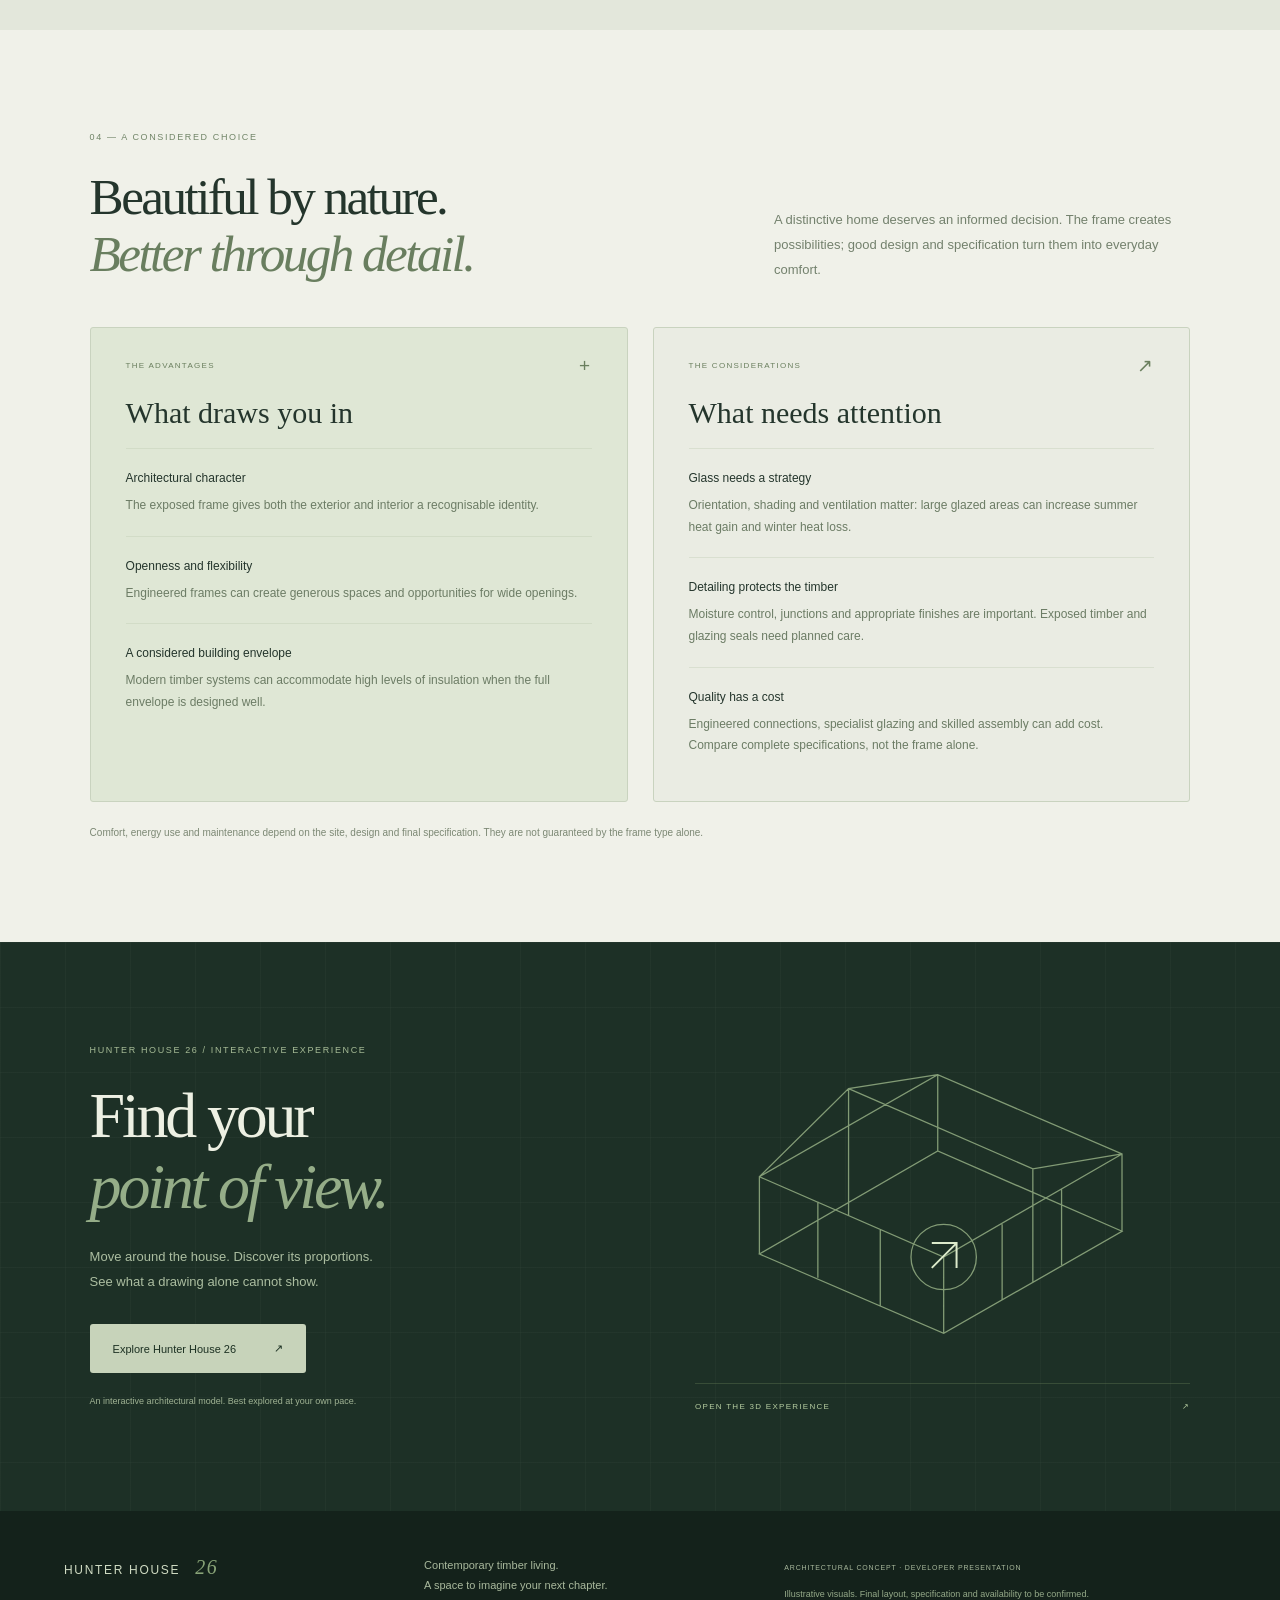
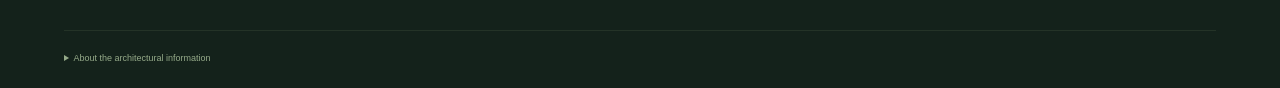
==== commit 6b19ce35: "Add schematic house construction GIF to the landing page" ====
--- a/index.html
+++ b/index.html
@@ -5,19 +5,20 @@
   <meta name="description" content="Discover Hunter House 26: contemporary Fachwerk-inspired architecture, expressive timber, generous glazing and a home you can explore in 3D.">
   <title>Hunter House 26 — A different frame of living</title>
   <link rel="icon" href="data:image/svg+xml,%3Csvg xmlns='http://www.w3.org/2000/svg' viewBox='0 0 40 40'%3E%3Crect width='40' height='40' rx='8' fill='%2317251f'/%3E%3Cpath d='M10 10v20m20-20v20M10 20h20' stroke='%23c4cdb7' stroke-width='2'/%3E%3C/svg%3E">
-  <script type="module" crossorigin src="./assets/home-DalV024C.js"></script>
+  <script type="module" crossorigin src="./assets/home-DIUFu_EL.js"></script>
   <link rel="modulepreload" crossorigin href="./assets/modulepreload-polyfill-P2Xu9kJm.js">
-  <link rel="stylesheet" crossorigin href="./assets/home-DXZhtlCo.css">
+  <link rel="stylesheet" crossorigin href="./assets/home-CjQpcXt1.css">
 </head>
 <body>
 <a class="skip-link" href="#main">Skip to content</a>
-<header class="site-header"><a class="brand" href="./" aria-label="Hunter House 26 home"><span class="brand-mark" aria-hidden="true">H<span>26</span></span><span>HUNTER HOUSE<small>CONTEMPORARY TIMBER LIVING</small></span></a><button class="menu-toggle" aria-controls="site-nav" aria-expanded="false" aria-label="Toggle navigation"><span></span><span></span></button><nav id="site-nav" aria-label="Main navigation"><a href="#architecture">The architecture</a><a href="#living">The experience</a><a href="#considerations">A considered choice</a><a class="nav-cta" href="./viewer.html">Explore in 3D <span>↗</span></a></nav></header>
+<header class="site-header"><a class="brand" href="./" aria-label="Hunter House 26 home"><span class="brand-mark" aria-hidden="true">H<span>26</span></span><span>HUNTER HOUSE<small>CONTEMPORARY TIMBER LIVING</small></span></a><button class="menu-toggle" aria-controls="site-nav" aria-expanded="false" aria-label="Toggle navigation"><span></span><span></span></button><nav id="site-nav" aria-label="Main navigation"><a href="#architecture">The architecture</a><a href="#construction">The build</a><a href="#considerations">A considered choice</a><a class="nav-cta" href="./viewer.html">Explore in 3D <span>↗</span></a></nav></header>
 <main id="main">
 <section class="hero" aria-labelledby="hero-title"><div class="hero-copy"><p class="eyebrow"><span class="small-line"></span> INTRODUCING HUNTER HOUSE 26</p><h1 id="hero-title">A different <br>frame of <em>living.</em></h1><p class="hero-description">The warmth of timber. The openness of glass.<br>A home that makes room for the world outside.</p><a class="button button-light" href="./viewer.html">Step inside the architecture <span aria-hidden="true">↗</span></a><a class="quiet-link" href="#architecture">Discover the idea <span aria-hidden="true">↓</span></a><div class="hero-caption"><span>01 / THE HOUSE</span><span>Designed around light & life</span></div></div><figure class="hero-image"><img src="./images/hunter-house-exterior.webp" alt="Hunter House 26 concept with a timber frame, glazed gable and balcony among forest trees" fetchpriority="high" width="1779" height="884"><figcaption><span class="image-cross">+</span> HUNTER HOUSE 26 <span>CONCEPT VISUALISATION</span></figcaption><span class="image-coordinate" aria-hidden="true">ELEVATION / 01</span></figure></section>
 <div class="house-facts" aria-label="House highlights"><div><span>THE EXPRESSION</span><strong>Timber & glass</strong></div><div><span>THE SPACES</span><strong>Ground floor + loft</strong></div><div><span>THE OUTLOOK</span><strong>Two gable balconies</strong></div><a href="./viewer.html"><span>YOUR NEXT PERSPECTIVE</span><strong>Explore the house <span aria-hidden="true">↗</span></strong></a></div>
 <section id="architecture" class="architecture section-wrap"><div class="section-heading"><p class="eyebrow">01 — THE ARCHITECTURE</p><h2>Structure with<br><em>nothing to hide.</em></h2></div><div class="definition"><p class="definition-label">FACHWERK / EXPOSED TIMBER FRAME</p><p class="lead">A house defined by its frame.</p><p>Fachwerk is a building tradition in which timber posts and beams form the structural framework, with panels filling the spaces between them. The visible frame gives the architecture its distinctive rhythm.</p><p>Contemporary interpretations pair that clear structural language with generous glazing, modern insulated envelopes and open, connected spaces.</p><a class="text-link" href="./viewer.html">See the idea in three dimensions <span aria-hidden="true">↗</span></a></div><div class="frame-drawing" role="img" aria-label="Architectural diagram of posts, beams and infill panels in a gabled timber frame"><svg viewBox="0 0 620 330" fill="none"><path class="diagram-guide" d="M30 270H590M310 25V305M50 80H570M90 35V300M530 35V300"/><path class="diagram-structure" d="M70 270V169L310 42L550 169V270M70 169H550M190 270V106M310 270V42M430 270V106M70 270H550M190 220H430"/><path class="diagram-glass" d="M82 184H178V256H82zM202 184H298V208H202zM322 184H418V208H322zM442 184H538V256H442zM202 135L298 84V157H202zM322 84L418 135V157H322z"/><path class="diagram-guide" d="M70 291V310M550 291V310M70 303H550M39 169H22M39 270H22M30 169V270"/><text x="310" y="321" text-anchor="middle">A CLEAR STRUCTURAL RHYTHM</text><text x="455" y="56">01 — FRAME</text><path class="diagram-pointer" d="M448 62L394 88"/><text x="445" y="236">02 — INFILL</text></svg><div><span>FORM FOLLOWS THE FRAME</span><span>ILLUSTRATIVE DIAGRAM</span></div></div></section>
-<section id="living" class="living section-wrap"><div class="living-photo"><img src="./images/hunter-house-setting.webp" alt="Opposite perspective of the Hunter House 26 concept in a woodland landscape" loading="lazy" width="1750" height="899"><span class="photo-label">A CLOSER CONNECTION TO OUTSIDE</span></div><div class="living-copy"><p class="eyebrow">02 — THE EXPERIENCE</p><h2>More than a view.<br><em>A way to live.</em></h2><p class="section-intro">The appeal is in the everyday: the changing light, the presence of natural materials, the moment a room opens towards the garden.</p><div class="feature"><span>01</span><div><h3>Light, given room</h3><p>Generous glazed openings bring the surroundings into view and let daylight shape the spaces.</p></div></div><div class="feature"><span>02</span><div><h3>A frame with character</h3><p>Visible posts and beams bring a calm, legible order to the house — and a material you can feel connected to.</p></div></div><div class="feature"><span>03</span><div><h3>Spaces that connect</h3><p>A post-and-beam approach can support open layouts, with room planning shaped around how you want to live.</p></div></div></div></section>
-<section id="considerations" class="considerations section-wrap"><div class="considerations-heading"><p class="eyebrow">03 — A CONSIDERED CHOICE</p><h2>Beautiful by nature.<br><em>Better through detail.</em></h2><p>A distinctive home deserves an informed decision. The frame creates possibilities; good design and specification turn them into everyday comfort.</p></div><div class="comparison-grid"><article class="comparison benefits"><span class="card-label">THE ADVANTAGES <span aria-hidden="true">+</span></span><h3>What draws you in</h3><ul><li><strong>Architectural character</strong><p>The exposed frame gives both the exterior and interior a recognisable identity.</p></li><li><strong>Openness and flexibility</strong><p>Engineered frames can create generous spaces and opportunities for wide openings.</p></li><li><strong>A considered building envelope</strong><p>Modern timber systems can accommodate high levels of insulation when the full envelope is designed well.</p></li></ul></article><article class="comparison tradeoffs"><span class="card-label">THE CONSIDERATIONS <span aria-hidden="true">↗</span></span><h3>What needs attention</h3><ul><li><strong>Glass needs a strategy</strong><p>Orientation, shading and ventilation matter: large glazed areas can increase summer heat gain and winter heat loss.</p></li><li><strong>Detailing protects the timber</strong><p>Moisture control, junctions and appropriate finishes are important. Exposed timber and glazing seals need planned care.</p></li><li><strong>Quality has a cost</strong><p>Engineered connections, specialist glazing and skilled assembly can add cost. Compare complete specifications, not the frame alone.</p></li></ul></article></div><p class="performance-note">Comfort, energy use and maintenance depend on the site, design and final specification. They are not guaranteed by the frame type alone.</p></section>
+<section id="construction" class="construction section-wrap" aria-labelledby="construction-title"><div class="construction-copy"><p class="eyebrow">02 — FROM FRAME TO HOME</p><h2 id="construction-title">A frame becomes<br><em>a home.</em></h2><p>Follow the architecture from its foundation through the timber frame, roof and envelope. See how each layer brings the house closer to life.</p><ol class="construction-steps"><li><span>01</span><div>Establish the footprint<small>Foundation & structural frame</small></div></li><li><span>02</span><div>Shape the spaces<small>Upper level & roof</small></div></li><li><span>03</span><div>Bring the outside in<small>Envelope, glazing & finishing details</small></div></li></ol><a class="construction-link" href="./viewer.html">Explore the completed house <span aria-hidden="true">↗</span></a></div><figure class="construction-figure"><img id="construction-animation" src="./images/hunter-house-construction-poster.webp" data-gif="./images/hunter-house-construction.gif" data-poster="./images/hunter-house-construction-poster.webp" alt="Eight-stage schematic assembly of Hunter House 26: foundation, timber frame, upper level, roof structure, roof covering, wall envelope, glazing and finishing details." width="960" height="620" loading="lazy"><figcaption><span>HUNTER HOUSE 26 / ASSEMBLY SEQUENCE</span><button id="construction-toggle" type="button" aria-pressed="false" aria-controls="construction-animation">Play animation</button></figcaption><p class="construction-note">Illustrative assembly sequence based on the architectural model.</p></figure></section>
+<section id="living" class="living section-wrap"><div class="living-photo"><img src="./images/hunter-house-setting.webp" alt="Opposite perspective of the Hunter House 26 concept in a woodland landscape" loading="lazy" width="1750" height="899"><span class="photo-label">A CLOSER CONNECTION TO OUTSIDE</span></div><div class="living-copy"><p class="eyebrow">03 — THE EXPERIENCE</p><h2>More than a view.<br><em>A way to live.</em></h2><p class="section-intro">The appeal is in the everyday: the changing light, the presence of natural materials, the moment a room opens towards the garden.</p><div class="feature"><span>01</span><div><h3>Light, given room</h3><p>Generous glazed openings bring the surroundings into view and let daylight shape the spaces.</p></div></div><div class="feature"><span>02</span><div><h3>A frame with character</h3><p>Visible posts and beams bring a calm, legible order to the house — and a material you can feel connected to.</p></div></div><div class="feature"><span>03</span><div><h3>Spaces that connect</h3><p>A post-and-beam approach can support open layouts, with room planning shaped around how you want to live.</p></div></div></div></section>
+<section id="considerations" class="considerations section-wrap"><div class="considerations-heading"><p class="eyebrow">04 — A CONSIDERED CHOICE</p><h2>Beautiful by nature.<br><em>Better through detail.</em></h2><p>A distinctive home deserves an informed decision. The frame creates possibilities; good design and specification turn them into everyday comfort.</p></div><div class="comparison-grid"><article class="comparison benefits"><span class="card-label">THE ADVANTAGES <span aria-hidden="true">+</span></span><h3>What draws you in</h3><ul><li><strong>Architectural character</strong><p>The exposed frame gives both the exterior and interior a recognisable identity.</p></li><li><strong>Openness and flexibility</strong><p>Engineered frames can create generous spaces and opportunities for wide openings.</p></li><li><strong>A considered building envelope</strong><p>Modern timber systems can accommodate high levels of insulation when the full envelope is designed well.</p></li></ul></article><article class="comparison tradeoffs"><span class="card-label">THE CONSIDERATIONS <span aria-hidden="true">↗</span></span><h3>What needs attention</h3><ul><li><strong>Glass needs a strategy</strong><p>Orientation, shading and ventilation matter: large glazed areas can increase summer heat gain and winter heat loss.</p></li><li><strong>Detailing protects the timber</strong><p>Moisture control, junctions and appropriate finishes are important. Exposed timber and glazing seals need planned care.</p></li><li><strong>Quality has a cost</strong><p>Engineered connections, specialist glazing and skilled assembly can add cost. Compare complete specifications, not the frame alone.</p></li></ul></article></div><p class="performance-note">Comfort, energy use and maintenance depend on the site, design and final specification. They are not guaranteed by the frame type alone.</p></section>
 <section class="experience-cta section-wrap" aria-labelledby="experience-title"><div class="cta-grid" aria-hidden="true"></div><div><p class="eyebrow">HUNTER HOUSE 26 / INTERACTIVE EXPERIENCE</p><h2 id="experience-title">Find your<br><em>point of view.</em></h2><p>Move around the house. Discover its proportions.<br>See what a drawing alone cannot show.</p><a class="button button-light" href="./viewer.html">Explore Hunter House 26 <span aria-hidden="true">↗</span></a><span class="experience-caption">An interactive architectural model. Best explored at your own pace.</span></div><a class="cta-drawing" href="./viewer.html" aria-label="Open the Hunter House 26 interactive viewer"><svg viewBox="0 0 500 340" fill="none" aria-hidden="true"><path d="M65 214L245 110L431 191L251 294L65 214Z M65 214V136L245 33L431 113V191 M65 136L251 217L431 113 M251 217V294 M245 33V110 M124 161V238 M187 189V267 M310 184V260 M370 149V225 M65 136L155 47L245 33 M155 47L341 128L431 113 M155 47V175 M341 128V242"/><circle cx="251" cy="217" r="33"/><path class="cta-arrow" d="M239 228L264 203M239 203H264V228"/></svg><span>OPEN THE 3D EXPERIENCE <span>↗</span></span></a></section>
 </main>
 <footer class="site-footer"><a class="footer-brand" href="./">HUNTER HOUSE <span>26</span></a><p>Contemporary timber living.<br>A space to imagine your next chapter.</p><div><span>ARCHITECTURAL CONCEPT · DEVELOPER PRESENTATION</span><p>Illustrative visuals. Final layout, specification and availability to be confirmed.</p></div><details class="reading"><summary>About the architectural information</summary><p>General background: <a href="https://historicengland.org.uk/images-books/publications/eehb-insulating-timber-framed-walls/heag071-insultating-timber-framed-walls/" target="_blank" rel="noopener noreferrer">Historic England — timber frames</a>, <a href="https://www.structuraltimber.co.uk/news/structural-timber-and-the-drive-for-net-zero/" target="_blank" rel="noopener noreferrer">Structural Timber Association — modern envelopes</a>, <a href="https://www.passivhaustrust.org.uk/news/detail/?nId=1473" target="_blank" rel="noopener noreferrer">Passivhaus Trust — summer comfort</a>. General principles, not certified performance of this concept.</p></details></footer>
--- a/assets/home-CjQpcXt1.css
+++ b/assets/home-CjQpcXt1.css
@@ -0,0 +1 @@
+:root{color:#24352c;font-synthesis:none;--ink:#17251f;--paper:#f0f1e9;background:#f0f1e9;font-family:Arial,Helvetica,sans-serif}*{box-sizing:border-box}html{scroll-behavior:smooth;scroll-padding-top:80px}body{margin:0}a{color:inherit;text-decoration:none}button{font:inherit}a:focus-visible,button:focus-visible,summary:focus-visible{outline-offset:5px;outline:2px solid #78916b}img{object-fit:cover;width:100%;display:block}h1,h2,h3,p,figure{margin:0}h1,h2{letter-spacing:-.05em;font-family:Georgia,Times New Roman,serif;font-weight:400}em{color:#95ad88;font-weight:400}.skip-link{z-index:100;background:#fff;padding:15px;position:absolute;top:10px;left:15px;transform:translateY(-200%)}.skip-link:focus{transform:translateY(0)}.site-header{background:var(--ink);min-height:96px;color:var(--paper);border-bottom:1px solid #b5c2ac22;justify-content:space-between;align-items:center;gap:25px;padding:22px 5%;display:flex}.brand{letter-spacing:.15em;flex-shrink:0;align-items:center;gap:17px;font-size:13px;display:flex}.brand small{color:#92a38c;letter-spacing:.16em;margin-top:8px;font-size:7px;display:block}.brand-mark{border-right:1px solid #b5c2ac44;padding-right:20px;font:37px Georgia,serif;position:relative}.brand-mark span{color:#a3b592;font:8px Arial,sans-serif;position:absolute;top:-2px;right:9px}.site-header nav{color:#bac5b5;align-items:center;gap:30px;font-size:11px;display:flex}.site-header nav a:hover{color:#fff}.nav-cta{color:#e3e8da;border:1px solid #82927766;border-radius:3px;padding:13px 18px}.nav-cta span{margin-left:22px}.menu-toggle{display:none}.hero{background:var(--ink);color:var(--paper);grid-template-columns:40% 60%;min-height:650px;display:grid;position:relative}.hero-copy{background-image:linear-gradient(#afc49a05 1px,#0000 1px),linear-gradient(90deg,#afc49a05 1px,#0000 1px);background-size:55px 55px;padding:75px 25px 26px 12.5%}.eyebrow{letter-spacing:.18em;font-size:9px;font-weight:500;line-height:1.7}.hero .eyebrow{color:#a6b79a;align-items:center;gap:12px;display:flex}.small-line{background:#a6b79a;width:22px;height:1px;display:inline-block}.hero h1{margin:27px 0 23px;font-size:clamp(46px,5.2vw,82px);line-height:1.07}.hero-description{color:#b9c5b4;font-size:13px;line-height:1.9}.button{border-radius:3px;justify-content:space-between;align-items:center;gap:38px;padding:18px 23px;font-size:11px;font-weight:500;transition:background .2s,transform .2s;display:inline-flex}.button-light{color:#1c3022;background:#c7d3ba}.button-light:hover{background:#d9e2ce;transform:translateY(-2px)}.hero .button{margin-top:31px}.quiet-link{color:#a2b396;width:max-content;margin-top:25px;font-size:10px;display:block}.quiet-link span{padding-left:25px}.hero-caption{letter-spacing:.08em;color:#93a48c;justify-content:space-between;gap:15px;margin-top:60px;font-size:8px;display:flex}.hero-caption span:first-child{color:#c4cfb7}.hero-image{aspect-ratio:1.65;background:#121b15;border:1px solid #a4b59830;border-radius:3px;align-self:center;min-width:0;margin:25px 30px 25px 0;position:relative;overflow:hidden}.hero-image img{object-position:56% 50%;height:100%;position:absolute}.hero-image:after{content:"";pointer-events:none;background:linear-gradient(#0000 68%,#0d1c18b0);position:absolute;inset:0}.hero-image figcaption{letter-spacing:.12em;z-index:1;color:#e0e8d6;align-items:center;gap:10px;font-size:8px;display:flex;position:absolute;bottom:20px;left:22px;right:22px}.hero-image figcaption span:last-child{color:#c4d2b8;margin-left:auto;font-size:7px}.image-cross{font-size:24px;font-weight:100}.image-coordinate{letter-spacing:.12em;color:#e0e8d6;writing-mode:vertical-rl;font-size:7px;position:absolute;top:18px;right:18px}.house-facts{background:#e3e7da;border-bottom:1px solid #c9d1c1;grid-template-columns:repeat(4,1fr);gap:25px;padding:27px 5%;display:grid}.house-facts>div,.house-facts>a{border-right:1px solid #b5c1ac;padding-right:20px}.house-facts>a{border:0}.house-facts span{letter-spacing:.14em;color:#697a60;margin-bottom:9px;font-size:8px;display:block}.house-facts strong{font:20px Georgia,serif}.house-facts strong span{margin-left:20px;font-size:19px;display:inline}.section-wrap{padding:100px 7%}.section-heading h2,.living h2,.considerations h2{margin-top:22px;font-size:clamp(37px,4vw,58px);line-height:1.12}.section-heading em,.living em,.considerations em{color:#697e5f}.architecture{grid-template-columns:1fr 1fr;gap:55px 12%;display:grid}.architecture .eyebrow{color:#76866c}.definition{padding-top:5px}.definition-label{letter-spacing:.15em;color:#6f8068;font-size:8px}.definition .lead{color:#23362b;margin:23px 0 20px;font:29px Georgia,serif}.definition>p:not(.lead):not(.definition-label){color:#6b786b;margin-bottom:15px;font-size:13px;line-height:1.9}.text-link{color:#334d36;border-bottom:1px solid #a9b79e;gap:38px;padding:12px 0;font-size:11px;display:inline-flex}.frame-drawing{background:#e9eddf;border:1px solid #c9d3c0;grid-column:1/-1;align-items:center;gap:30px;padding:25px 35px 20px;display:flex}.frame-drawing svg{width:66%;height:240px;overflow:visible}.diagram-structure{stroke:#38543e;stroke-width:5px;stroke-linejoin:miter}.diagram-guide{stroke:#b3c1a8;stroke-width:1px;stroke-dasharray:4 5}.diagram-glass{fill:#cdd9c9;stroke:#9eaf99;stroke-width:.8px}.diagram-pointer{stroke:#81977a;stroke-width:1px}.frame-drawing text{letter-spacing:1.3px;fill:#71886a;font:8px Arial,sans-serif}.frame-drawing>div{letter-spacing:.12em;color:#6c8061;border-left:1px solid #b7c5ac;flex-direction:column;gap:15px;padding-left:25px;font-size:9px;display:flex}.frame-drawing>div span:last-child{color:#7c8d70;font-size:7px}.living{background:#e3e7db;grid-template-columns:1fr 1fr;align-items:center;gap:8%;display:grid}.living-photo{aspect-ratio:1.1;position:relative;overflow:hidden}.living-photo img{object-position:57% 50%;height:100%}.photo-label{letter-spacing:.15em;color:#dce4d3;background:#17251fdf;padding:10px 12px;font-size:7px;position:absolute;bottom:20px;left:22px}.living .eyebrow{color:#76876b}.section-intro{color:#687967;max-width:440px;margin-top:22px;font-size:13px;line-height:1.9}.feature{border-bottom:1px solid #c6d0bc;gap:23px;padding:24px 0;display:flex}.feature>span{color:#7b8f70;margin-top:5px;font-size:9px}.feature h3{margin-bottom:9px;font:22px Georgia,serif}.feature p{color:#6b7b68;max-width:400px;font-size:12px;line-height:1.8}.considerations-heading{grid-template-columns:1.3fr 1fr;align-items:end;gap:0 13%;display:grid}.considerations-heading .eyebrow{color:#718568;grid-column:1/-1}.considerations-heading>p:last-child{color:#73816d;font-size:13px;line-height:1.9}.comparison-grid{grid-template-columns:1fr 1fr;gap:25px;margin-top:45px;display:grid}.comparison{border:1px solid #c9d3bf;border-radius:3px;padding:33px 35px 25px}.benefits{background:#dfe7d5}.tradeoffs{background:#eaece3}.card-label{letter-spacing:.16em;color:#6a7f5e;justify-content:space-between;font-size:8px;display:flex}.card-label span{font-size:19px;line-height:10px}.comparison h3{margin-top:25px;font:30px Georgia,serif}.comparison ul{margin:18px 0 0;padding:0;list-style:none}.comparison li{border-top:1px solid #bdcbb266;padding:19px 0}.comparison li strong{font-size:12px;font-weight:500}.comparison li p{color:#6c7c65;margin-top:9px;font-size:12px;line-height:1.8}.performance-note{color:#7c8874;max-width:660px;margin-top:22px;font-size:10px;line-height:1.8}.experience-cta{color:#edf0e3;background:#1d3026;grid-template-columns:1fr 1fr;align-items:center;gap:10%;display:grid;position:relative;overflow:hidden}.cta-grid{pointer-events:none;background-image:linear-gradient(#c6d8b309 1px,#0000 1px),linear-gradient(90deg,#c6d8b309 1px,#0000 1px);background-size:65px 65px;position:absolute;inset:0}.experience-cta>div:not(.cta-grid),.cta-drawing{position:relative}.experience-cta .eyebrow{color:#a6bb96}.experience-cta h2{margin:23px 0;font-size:clamp(42px,5vw,70px);line-height:1.1}.experience-cta p:not(.eyebrow){color:#acbea1;font-size:13px;line-height:1.9}.experience-cta .button{margin-top:30px}.experience-caption{color:#a0b394;margin-top:20px;font-size:9px;line-height:1.8;display:block}.cta-drawing{color:#b6cda1;display:block}.cta-drawing svg{stroke:#829b75;stroke-width:1.3px;width:100%;transition:transform .4s}.cta-drawing:hover svg{transform:translateY(-5px)}.cta-drawing .cta-arrow{stroke:#dceacb;stroke-width:2px}.cta-drawing>span{letter-spacing:.16em;border-top:1px solid #62795466;justify-content:space-between;padding-top:18px;font-size:8px;display:flex}.site-footer{color:#a9b99d;background:#14221b;grid-template-columns:1fr 1fr 1.3fr;gap:28px;padding:45px 5% 25px;display:grid}.footer-brand{color:#d0dbc3;letter-spacing:.14em;font-size:12px}.footer-brand span{color:#88a377;margin-left:10px;font:italic 20px Georgia,serif}.site-footer>p{font-size:11px;line-height:1.8}.site-footer>div>span{letter-spacing:.12em;font-size:7px}.site-footer>div>p{color:#95aa89;margin-top:12px;font-size:9px;line-height:1.8}.reading{color:#95aa89;border-top:1px solid #8da47b22;grid-column:1/-1;padding-top:22px;font-size:9px}.reading summary{cursor:pointer}.reading p{max-width:850px;margin-top:15px;line-height:1.9}.reading a{text-underline-offset:3px;text-decoration:underline}@media (width>=1600px){.hero{min-height:770px}.hero-copy{padding-top:110px}.hero h1{font-size:86px}.hero-description{font-size:15px}.hero-caption{margin-top:90px}}@media (width<=1000px){.site-header nav{gap:17px;font-size:10px}.hero{grid-template-columns:45% 55%;min-height:620px}.hero-copy{padding-top:65px;padding-left:11%}.hero-image{aspect-ratio:1.3;margin-right:20px}.hero h1{font-size:56px}.hero-description{font-size:12px}.hero-caption{flex-direction:column;gap:10px;margin-top:45px}.hero-image figcaption span:last-child{display:none}.section-wrap{padding:75px 6%}.architecture,.living{gap:50px 7%}.considerations-heading{gap:0 7%}.frame-drawing>div{font-size:8px}.house-facts{gap:15px}.house-facts strong{font-size:17px}.comparison{padding:27px}.site-footer{grid-template-columns:1fr 1fr}.site-footer>div{grid-column:1/-1}}@media (width<=720px){.site-header{z-index:20;min-height:80px;padding:19px 6%;position:relative}.brand{gap:12px;font-size:11px}.brand-mark{padding-right:17px;font-size:30px}.brand small{margin-top:6px;font-size:6px}.menu-toggle{background:0 0;border:1px solid #70846466;border-radius:3px;flex-direction:column;justify-content:center;align-items:center;gap:6px;width:38px;height:38px;display:flex}.menu-toggle span{background:#bdcdb0;width:16px;height:1px}.site-header nav{background:#17251f;border-bottom:1px solid #62775466;flex-direction:column;align-items:stretch;gap:23px;padding:20px 6% 30px;font-size:12px;display:none;position:absolute;top:100%;left:0;right:0}.menu-open .site-header nav{display:flex}.hero{flex-direction:column;min-height:0;display:flex}.hero-copy{padding:47px 7% 26px}.hero h1{margin-top:23px;font-size:clamp(48px,11vw,70px)}.hero h1 br:first-of-type{display:none}.hero-description{font-size:12px}.hero .eyebrow{font-size:8px}.hero .button{gap:35px;margin-top:25px;padding:17px 20px;font-size:11px}.quiet-link{margin-left:20px;font-size:9px;display:inline-block}.quiet-link span{padding-left:10px}.hero-caption{flex-direction:row;gap:15px;margin-top:35px;font-size:7px}.hero-image{aspect-ratio:1.65;width:90%;margin:0 5% 22px}.hero-image img{object-position:57% 50%}.hero-image figcaption{font-size:7px;bottom:13px;left:14px;right:14px}.house-facts{grid-template-columns:1fr 1fr;gap:25px 15px;padding:24px 7%}.house-facts>div:nth-child(2){border-right:0}.house-facts span{margin-bottom:8px;font-size:7px}.house-facts strong{font-size:17px}.section-wrap{padding:60px 7%}.architecture{display:block}.section-heading h2,.living h2,.considerations h2{margin-top:18px;font-size:39px}.definition{margin-top:32px}.definition .lead{margin-top:18px;font-size:25px}.definition>p:not(.lead):not(.definition-label){font-size:12px}.frame-drawing{flex-direction:column;gap:12px;margin-top:35px;padding:15px 12px}.frame-drawing svg{width:100%;height:auto}.frame-drawing>div{border:0;border-top:1px solid #bbc8af;flex-direction:row;justify-content:space-between;width:100%;padding:15px 3px 0;font-size:7px}.frame-drawing>div span:last-child{font-size:6px}.living{flex-direction:column;gap:35px;display:flex}.living-photo{aspect-ratio:1.4;order:2;width:100%}.living-copy{width:100%}.feature{padding:20px 0}.feature h3{font-size:21px}.section-intro{font-size:12px}.considerations-heading{display:block}.considerations-heading>p:last-child{margin-top:23px;font-size:12px}.comparison-grid{grid-template-columns:1fr;gap:18px;margin-top:30px}.comparison{padding:26px}.comparison h3{font-size:27px}.performance-note{font-size:9px}.experience-cta{display:block}.experience-cta h2{font-size:52px}.experience-cta p:not(.eyebrow){font-size:12px}.cta-drawing{max-width:400px;margin-top:35px}.site-footer{gap:25px;padding:33px 7% 25px}.footer-brand,.site-footer>p{font-size:10px}.site-footer>div>span{font-size:6px}}@media (width<=380px){.quiet-link{margin-top:20px;margin-left:0;display:block}.hero-caption{font-size:6px}.hero-image{aspect-ratio:1.5}.house-facts strong{font-size:15px}}@media (prefers-reduced-motion:reduce){html{scroll-behavior:auto}*,:before,:after{transition:none!important}}.construction{color:#e7eddb;background:#17251f;grid-template-columns:30% 1fr;align-items:center;gap:5%;display:grid}.construction .eyebrow{color:#9db78c}.construction h2{margin:22px 0;font-size:clamp(36px,3.6vw,54px);line-height:1.12}.construction-copy>p:not(.eyebrow){color:#aec0a2;font-size:12px;line-height:1.9}.construction-steps{margin:28px 0;padding:0;list-style:none}.construction-steps li{color:#cfdbc1;border-top:1px solid #829a6c33;gap:15px;padding:16px 0;font-size:12px;display:flex}.construction-steps li>span{color:#8ba378;padding-top:3px;font-size:8px}.construction-steps small{color:#829c74;margin-top:7px;font-size:10px;line-height:1.5;display:block}.construction-link{color:#c6d6b4;border-bottom:1px solid #768e6266;gap:25px;padding:10px 0;font-size:10px;display:inline-flex}.construction-figure{border:1px solid #78906144;border-radius:3px;min-width:0;padding:5px}.construction-figure img{aspect-ratio:960/620;object-fit:contain;width:100%;height:auto;display:block}.construction-figure figcaption{border-top:1px solid #78906133;justify-content:space-between;align-items:center;gap:15px;padding:17px 18px;display:flex}.construction-figure figcaption>span{letter-spacing:.14em;color:#8da67a;font-size:7px}.construction-figure button{color:#d0dfbf;cursor:pointer;white-space:nowrap;background:#253b2c;border:1px solid #8da67a66;border-radius:3px;padding:10px 13px;font-size:10px}.construction-figure button:hover{background:#354e39}.construction-note{color:#879d79;padding:0 18px 12px;font-size:8px;line-height:1.7}@media (width<=1000px){.construction{grid-template-columns:1fr;gap:35px}.construction-copy{grid-template-columns:1fr 1fr;gap:0 30px;display:grid}.construction-copy>.eyebrow,.construction-copy>h2,.construction-link,.construction-copy>p:not(.eyebrow){grid-column:1}.construction-steps{grid-area:2/2/5;margin:10px 0 0}.construction h2{font-size:44px}}@media (width<=720px){.construction-copy{display:block}.construction h2{font-size:39px}.construction-steps{margin-top:25px}.construction-figure{padding:2px}.construction-figure figcaption{gap:8px;padding:13px 10px}.construction-figure figcaption>span{max-width:150px;font-size:6px;line-height:1.8}.construction-figure button{padding:9px;font-size:9px}.construction-note{padding:0 10px 10px;font-size:7px}}
